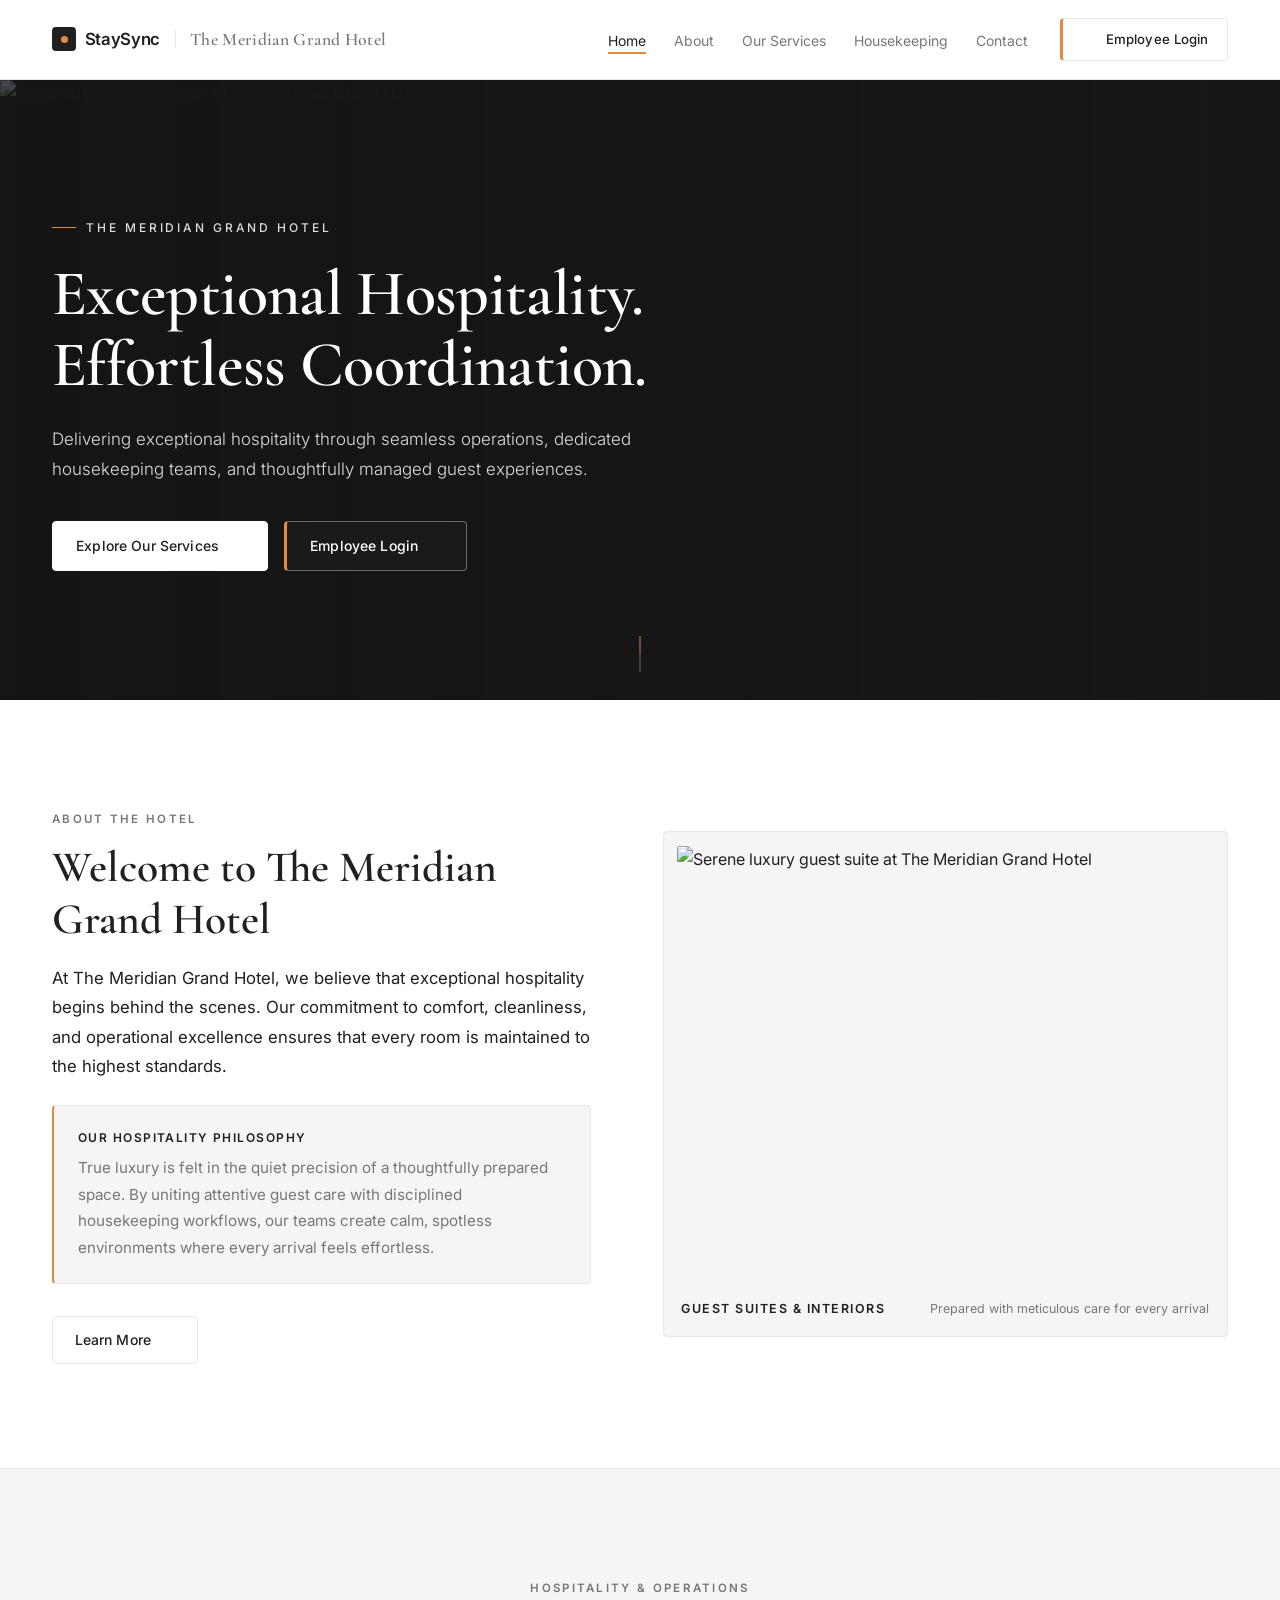
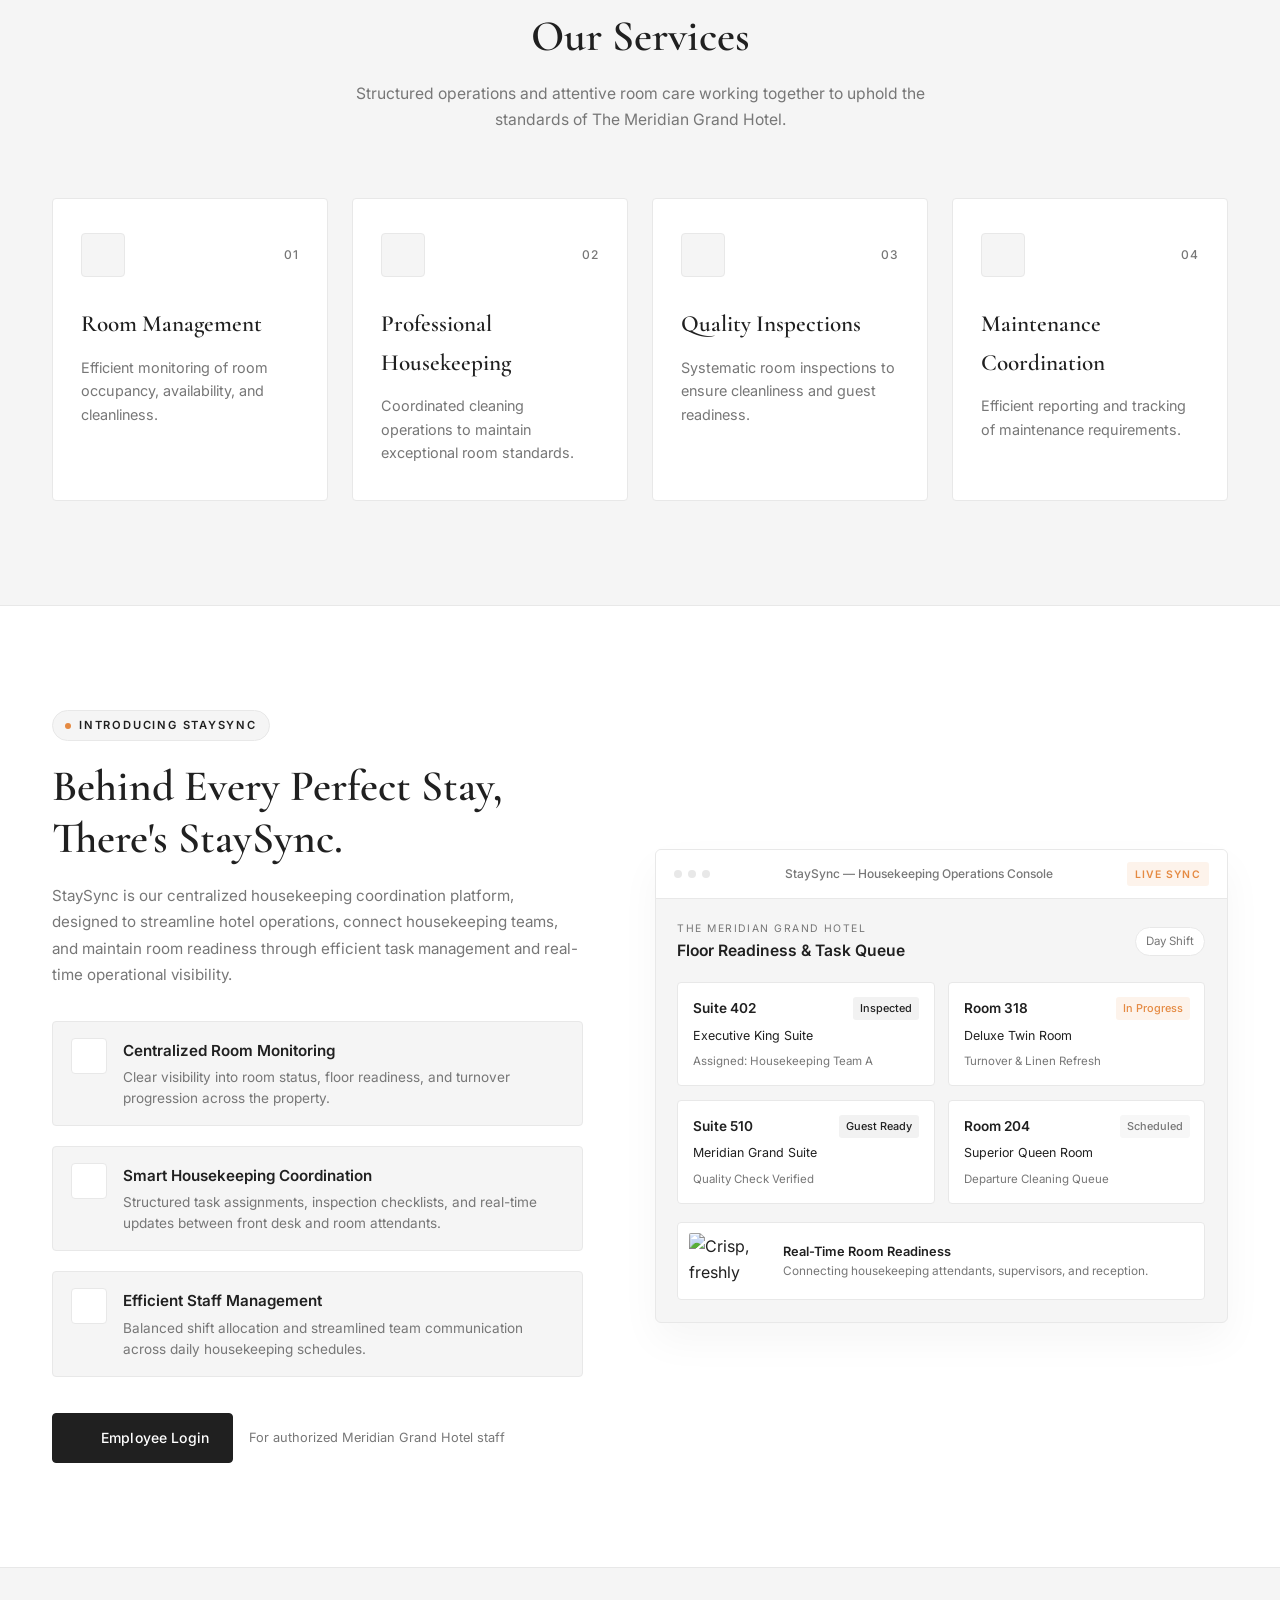
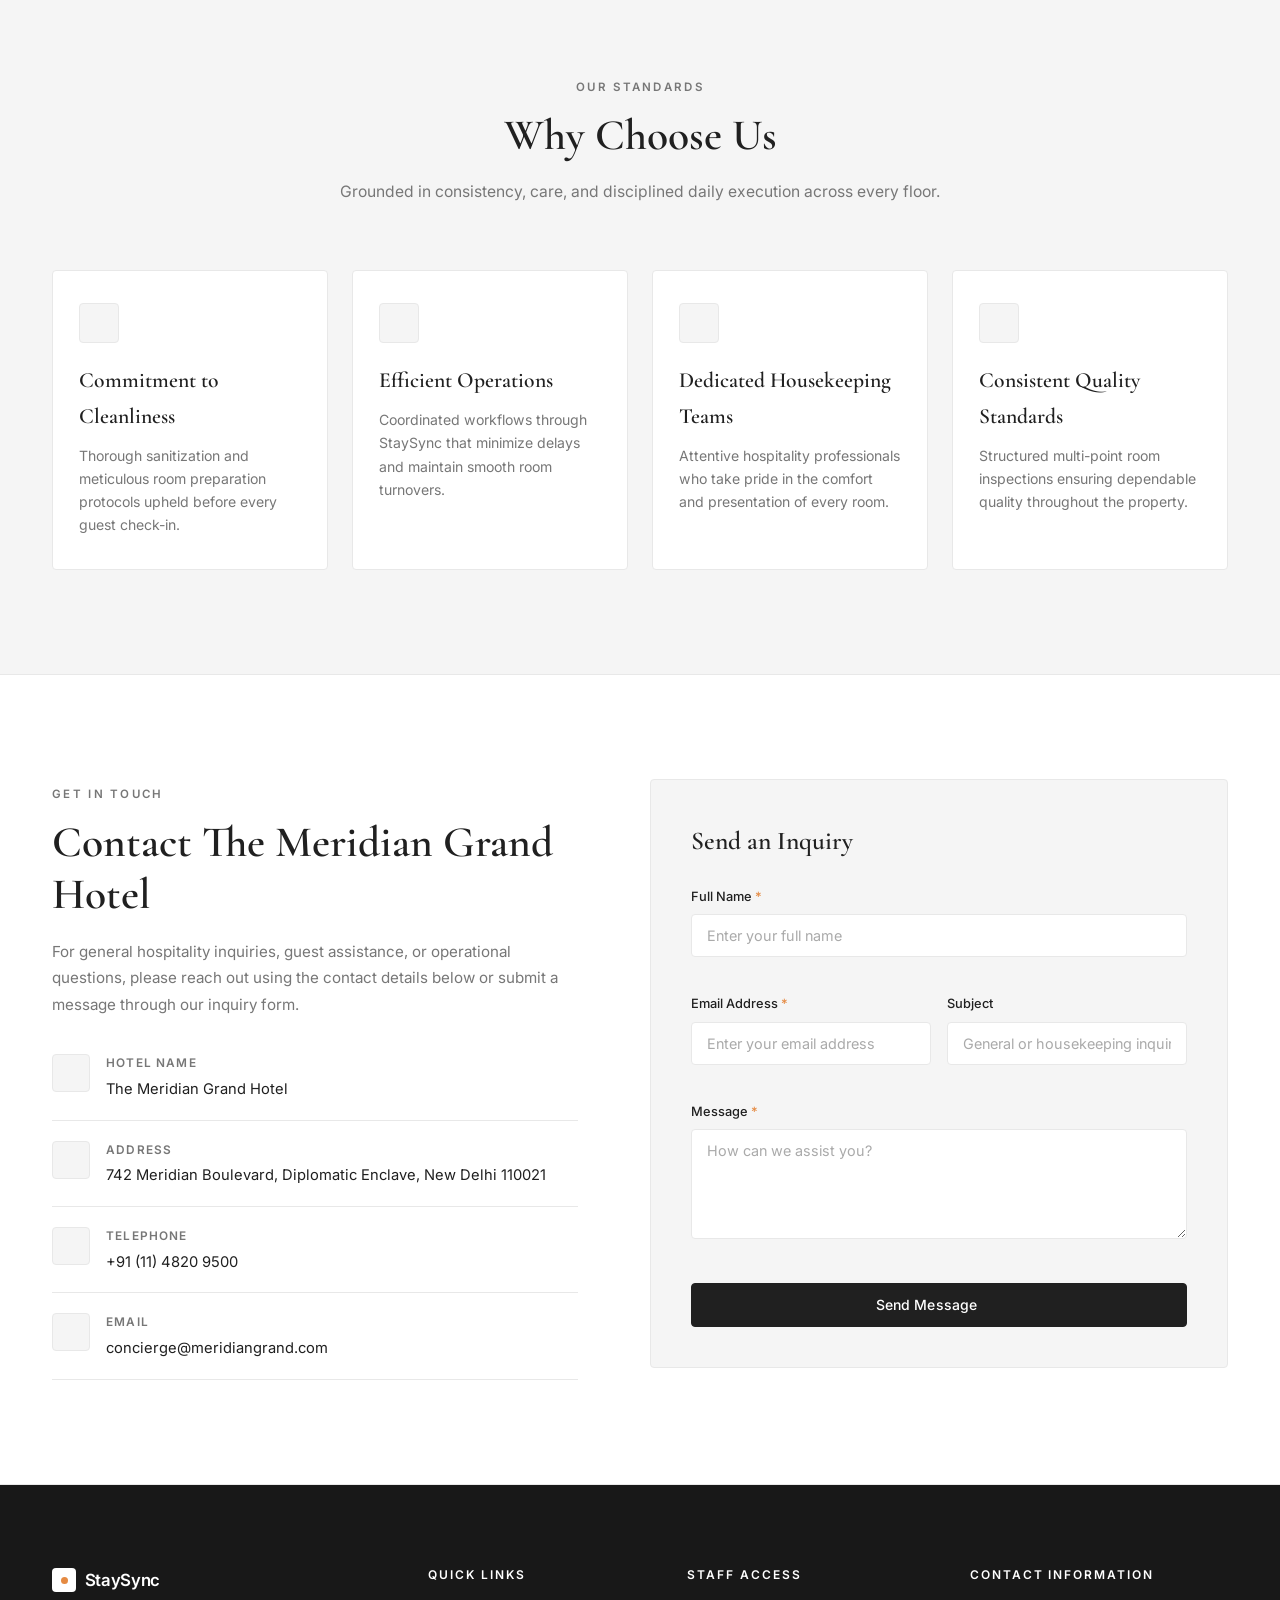
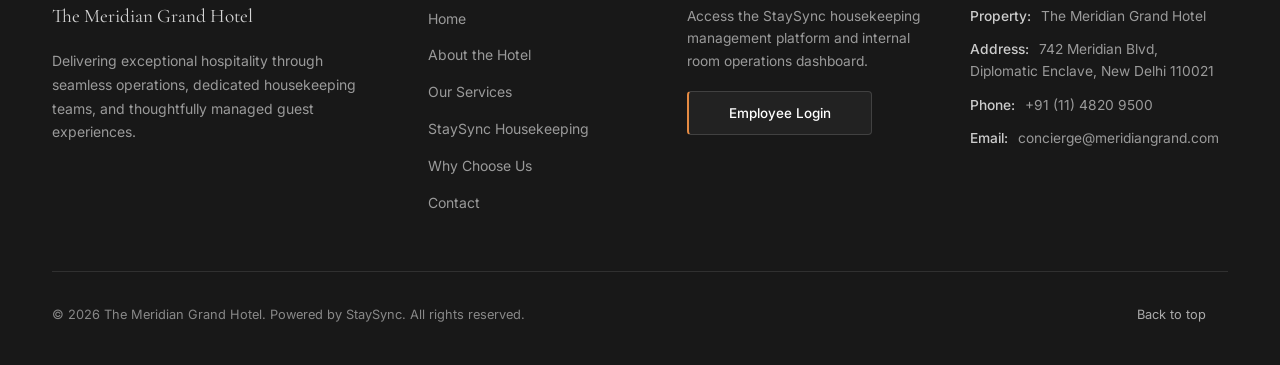
==== StaySync/index.html @ 0e7d99f2 "Add files via upload" ====
<!DOCTYPE html>
<html lang="en">
<head>
  <meta charset="UTF-8" />
  <meta name="viewport" content="width=device-width, initial-scale=1.0" />
  <meta
    name="description"
    content="The Meridian Grand Hotel — Delivering exceptional hospitality through seamless operations, dedicated housekeeping teams, and StaySync housekeeping coordination."
  />
  <title>The Meridian Grand Hotel | StaySync Hospitality &amp; Housekeeping</title>

  <!-- Google Fonts: Cormorant Garamond (Editorial Luxury Headings) & Inter (Clean Minimalist UI) -->
  <link rel="preconnect" href="https://fonts.googleapis.com" />
  <link rel="preconnect" href="https://fonts.gstatic.com" crossorigin />
  <link
    href="https://fonts.googleapis.com/css2?family=Cormorant+Garamond:ital,wght@0,500;0,600;0,700;1,500&family=Inter:wght@300;400;500;600&display=swap"
    rel="stylesheet"
  />
  <link rel="stylesheet" href="css/homepage.css" />

  <!-- Lucide Minimalist Icons -->
  <script src="https://unpkg.com/lucide@latest" defer></script>

  <!-- Homepage Stylesheet -->
</head>
<body>
  <!-- Subtle Entry Loader (Matches StaySync Minimalist Transition) -->
  <div id="page-loader" class="page-loader" aria-hidden="true">
    <div class="loader-inner">
      <div class="loader-logo">
        <span class="brand-mark" aria-hidden="true"></span>
        <span class="loader-brand-name">StaySync</span>
      </div>
      <span class="loader-sub">THE MERIDIAN GRAND HOTEL</span>
      <div class="loader-bar">
        <div class="loader-bar-fill"></div>
      </div>
    </div>
  </div>

  <!-- =====================================================================
       2. STICKY NAVIGATION BAR
       ===================================================================== -->
  <header id="site-header" class="site-header">
    <div class="container navbar-container">
      <!-- Left: StaySync Logo & The Meridian Grand Hotel -->
      <a href="#home" class="brand-identity" aria-label="StaySync - The Meridian Grand Hotel Home">
        <div class="staysync-logo">
          <span class="logo-mark" aria-hidden="true">
            <span class="logo-mark-dot"></span>
          </span>
          <span class="logo-text">StaySync</span>
        </div>
        <span class="brand-divider" aria-hidden="true"></span>
        <span class="hotel-title">The Meridian Grand Hotel</span>
      </a>

      <!-- Right: Desktop Navigation Links -->
      <nav class="primary-nav" aria-label="Primary Navigation">
        <ul class="nav-list">
          <li><a href="#home" class="nav-link active">Home</a></li>
          <li><a href="#about" class="nav-link">About</a></li>
          <li><a href="#services" class="nav-link">Our Services</a></li>
          <li><a href="#staysync" class="nav-link">Housekeeping</a></li>
          <li><a href="#contact" class="nav-link">Contact</a></li>
        </ul>
        <a href="login.html" target="_blank" rel="noopener noreferrer" class="btn btn-login-nav js-login-link">
        <i data-lucide="key-round" class="btn-icon"></i>
        <span>Employee Login</span>
        </a>
      </nav>

      <!-- Mobile Hamburger Button -->
      <button
        type="button"
        id="mobile-menu-toggle"
        class="mobile-menu-toggle"
        aria-label="Toggle navigation menu"
        aria-expanded="false"
        aria-controls="mobile-nav-drawer"
      >
        <span class="hamburger-line"></span>
        <span class="hamburger-line"></span>
        <span class="hamburger-line"></span>
      </button>
    </div>

    <!-- Mobile Navigation Drawer -->
    <div id="mobile-nav-drawer" class="mobile-nav-drawer" aria-hidden="true">
      <nav class="mobile-nav-inner" aria-label="Mobile Navigation">
        <ul class="mobile-nav-list">
          <li><a href="#home" class="mobile-nav-link">Home</a></li>
          <li><a href="#about" class="mobile-nav-link">About</a></li>
          <li><a href="#services" class="mobile-nav-link">Our Services</a></li>
          <li><a href="#staysync" class="mobile-nav-link">Housekeeping</a></li>
          <li><a href="#contact" class="mobile-nav-link">Contact</a></li>
        </ul>
        <div class="mobile-nav-footer">
          <a href="login.html" class="btn btn-login-nav btn-full js-login-link">
            <i data-lucide="key-round" class="btn-icon"></i>
            <span>Employee Login</span>
          </a>
        </div>
      </nav>
    </div>
  </header>

  <main>
    <!-- ===================================================================
         3. HERO SECTION
         =================================================================== -->
    <section id="home" class="hero-section">
      <div class="hero-media">
        <img
          src="assets/images/hero-lobby.jpg"
          data-fallback="https://images.unsplash.com/photo-1566073771259-6a8506099945?auto=format&fit=crop&w=2000&q=85"
          alt="Luxurious modern interior of The Meridian Grand Hotel"
          class="hero-image"
          fetchpriority="high"
        />
        <div class="hero-overlay"></div>
      </div>

      <div class="container hero-container">
        <div class="hero-content">
          <span class="eyebrow-label hero-anim hero-anim-1">THE MERIDIAN GRAND HOTEL</span>
          <h1 class="hero-heading hero-anim hero-anim-2">
            Exceptional Hospitality.<br />
            Effortless Coordination.
          </h1>
          <p class="hero-description hero-anim hero-anim-3">
            Delivering exceptional hospitality through seamless operations, dedicated housekeeping teams, and thoughtfully managed guest experiences.
          </p>
          <div class="hero-actions hero-anim hero-anim-4">
            <a href="#services" class="btn btn-hero-primary">
              <span>Explore Our Services</span>
              <i data-lucide="arrow-down-right" class="btn-icon"></i>
            </a>
            <a href="login.html" class="btn btn-hero-secondary js-login-link">
              <span>Employee Login</span>
              <i data-lucide="arrow-right" class="btn-icon"></i>
            </a>
          </div>
        </div>
      </div>

      <a href="#about" class="hero-scroll-indicator" aria-label="Scroll to About section">
        <span class="scroll-line"></span>
      </a>
    </section>

    <!-- ===================================================================
         4. ABOUT THE HOTEL
         =================================================================== -->
    <section id="about" class="section section-white">
      <div class="container">
        <div class="about-grid">
          <!-- Left: Editorial Copy & Philosophy -->
          <div class="about-content">
            <span class="section-eyebrow">ABOUT THE HOTEL</span>
            <h2 class="section-heading">Welcome to The Meridian Grand Hotel</h2>
            <p class="lead-paragraph">
              At The Meridian Grand Hotel, we believe that exceptional hospitality begins behind the scenes. Our commitment to comfort, cleanliness, and operational excellence ensures that every room is maintained to the highest standards.
            </p>
            <div class="philosophy-card">
              <span class="philosophy-label">Our Hospitality Philosophy</span>
              <p class="body-paragraph">
                True luxury is felt in the quiet precision of a thoughtfully prepared space. By uniting attentive guest care with disciplined housekeeping workflows, our teams create calm, spotless environments where every arrival feels effortless.
              </p>
            </div>
            <div class="about-cta">
              <a href="#staysync" class="btn btn-outline-minimal">
                <span>Learn More</span>
                <i data-lucide="arrow-right" class="btn-icon"></i>
              </a>
            </div>
          </div>

          <!-- Right: Curated Interior Photograph -->
          <div class="about-visual">
            <div class="image-frame">
              <img
                src="assets/images/hotel-suite.jpg"
                data-fallback="https://images.unsplash.com/photo-1618773928121-c32242e63f39?auto=format&fit=crop&w=1400&q=85"
                alt="Serene luxury guest suite at The Meridian Grand Hotel"
                class="framed-image"
                loading="lazy"
              />
              <div class="image-caption-bar">
                <span class="caption-tag">GUEST SUITES &amp; INTERIORS</span>
                <span class="caption-text">Prepared with meticulous care for every arrival</span>
              </div>
            </div>
          </div>
        </div>
      </div>
    </section>

    <!-- ===================================================================
         5. OUR SERVICES
         =================================================================== -->
    <section id="services" class="section section-grey">
      <div class="container">
        <div class="section-header reveal-on-scroll">
          <span class="section-eyebrow">HOSPITALITY &amp; OPERATIONS</span>
          <h2 class="section-heading">Our Services</h2>
          <p class="section-subtitle">
            Structured operations and attentive room care working together to uphold the standards of The Meridian Grand Hotel.
          </p>
        </div>

        <div class="services-grid">
          <!-- Card 1: Room Management -->
          <article class="service-card reveal-on-scroll">
            <div class="service-card-top">
              <div class="service-icon-box" aria-hidden="true">
                <i data-lucide="bed-double"></i>
              </div>
              <span class="service-index">01</span>
            </div>
            <h3 class="service-title">Room Management</h3>
            <p class="service-description">
              Efficient monitoring of room occupancy, availability, and cleanliness.
            </p>
          </article>

          <!-- Card 2: Professional Housekeeping -->
          <article class="service-card reveal-on-scroll reveal-delay-1">
            <div class="service-card-top">
              <div class="service-icon-box" aria-hidden="true">
                <i data-lucide="sparkles"></i>
              </div>
              <span class="service-index">02</span>
            </div>
            <h3 class="service-title">Professional Housekeeping</h3>
            <p class="service-description">
              Coordinated cleaning operations to maintain exceptional room standards.
            </p>
          </article>

          <!-- Card 3: Quality Inspections -->
          <article class="service-card reveal-on-scroll reveal-delay-2">
            <div class="service-card-top">
              <div class="service-icon-box" aria-hidden="true">
                <i data-lucide="clipboard-check"></i>
              </div>
              <span class="service-index">03</span>
            </div>
            <h3 class="service-title">Quality Inspections</h3>
            <p class="service-description">
              Systematic room inspections to ensure cleanliness and guest readiness.
            </p>
          </article>

          <!-- Card 4: Maintenance Coordination -->
          <article class="service-card reveal-on-scroll reveal-delay-3">
            <div class="service-card-top">
              <div class="service-icon-box" aria-hidden="true">
                <i data-lucide="wrench"></i>
              </div>
              <span class="service-index">04</span>
            </div>
            <h3 class="service-title">Maintenance Coordination</h3>
            <p class="service-description">
              Efficient reporting and tracking of maintenance requirements.
            </p>
          </article>
        </div>
      </div>
    </section>

    <!-- ===================================================================
         6. INTRODUCING STAYSYNC
         =================================================================== -->
    <section id="staysync" class="section section-white">
      <div class="container">
        <div class="staysync-split">
          <!-- Left Column: Platform Overview & Feature Highlights -->
          <div class="staysync-copy reveal-on-scroll">
            <div class="platform-pill">
              <span class="pill-dot"></span>
              <span>INTRODUCING STAYSYNC</span>
            </div>
            <h2 class="section-heading">
              Behind Every Perfect Stay, There's StaySync.
            </h2>
            <p class="body-paragraph staysync-intro">
              StaySync is our centralized housekeeping coordination platform, designed to streamline hotel operations, connect housekeeping teams, and maintain room readiness through efficient task management and real-time operational visibility.
            </p>

            <ul class="feature-highlights" aria-label="StaySync Key Features">
              <li class="feature-item">
                <div class="feature-icon" aria-hidden="true">
                  <i data-lucide="layout-grid"></i>
                </div>
                <div class="feature-text">
                  <h3 class="feature-title">Centralized Room Monitoring</h3>
                  <p class="feature-desc">
                    Clear visibility into room status, floor readiness, and turnover progression across the property.
                  </p>
                </div>
              </li>

              <li class="feature-item">
                <div class="feature-icon" aria-hidden="true">
                  <i data-lucide="git-pull-request-arrow"></i>
                </div>
                <div class="feature-text">
                  <h3 class="feature-title">Smart Housekeeping Coordination</h3>
                  <p class="feature-desc">
                    Structured task assignments, inspection checklists, and real-time updates between front desk and room attendants.
                  </p>
                </div>
              </li>

              <li class="feature-item">
                <div class="feature-icon" aria-hidden="true">
                  <i data-lucide="users"></i>
                </div>
                <div class="feature-text">
                  <h3 class="feature-title">Efficient Staff Management</h3>
                  <p class="feature-desc">
                    Balanced shift allocation and streamlined team communication across daily housekeeping schedules.
                  </p>
                </div>
              </li>
            </ul>

            <div class="staysync-cta">
              <a href="login.html" class="btn btn-accent js-login-link">
                <i data-lucide="log-in" class="btn-icon"></i>
                <span>Employee Login</span>
              </a>
              <span class="cta-note">For authorized Meridian Grand Hotel staff</span>
            </div>
          </div>

          <!-- Right Column: Minimalist StaySync Platform Preview & Operations Visual -->
          <div class="staysync-preview reveal-on-scroll reveal-delay-1">
            <div class="dashboard-showcase">
              <div class="showcase-topbar">
                <div class="window-controls" aria-hidden="true">
                  <span></span>
                  <span></span>
                  <span></span>
                </div>
                <div class="window-title">StaySync — Housekeeping Operations Console</div>
                <span class="window-badge">LIVE SYNC</span>
              </div>

              <div class="showcase-body">
                <div class="showcase-header-row">
                  <div>
                    <span class="mock-label">THE MERIDIAN GRAND HOTEL</span>
                    <h4 class="mock-title">Floor Readiness &amp; Task Queue</h4>
                  </div>
                  <span class="mock-shift-pill">Day Shift</span>
                </div>

                <div class="mock-room-grid">
                  <div class="mock-room-card">
                    <div class="mock-room-top">
                      <span class="mock-room-num">Suite 402</span>
                      <span class="mock-status status-ready">Inspected</span>
                    </div>
                    <span class="mock-room-type">Executive King Suite</span>
                    <div class="mock-room-meta">
                      <span>Assigned: Housekeeping Team A</span>
                    </div>
                  </div>

                  <div class="mock-room-card">
                    <div class="mock-room-top">
                      <span class="mock-room-num">Room 318</span>
                      <span class="mock-status status-progress">In Progress</span>
                    </div>
                    <span class="mock-room-type">Deluxe Twin Room</span>
                    <div class="mock-room-meta">
                      <span>Turnover &amp; Linen Refresh</span>
                    </div>
                  </div>

                  <div class="mock-room-card">
                    <div class="mock-room-top">
                      <span class="mock-room-num">Suite 510</span>
                      <span class="mock-status status-ready">Guest Ready</span>
                    </div>
                    <span class="mock-room-type">Meridian Grand Suite</span>
                    <div class="mock-room-meta">
                      <span>Quality Check Verified</span>
                    </div>
                  </div>

                  <div class="mock-room-card">
                    <div class="mock-room-top">
                      <span class="mock-room-num">Room 204</span>
                      <span class="mock-status status-pending">Scheduled</span>
                    </div>
                    <span class="mock-room-type">Superior Queen Room</span>
                    <div class="mock-room-meta">
                      <span>Departure Cleaning Queue</span>
                    </div>
                  </div>
                </div>

                <div class="showcase-photo-strip">
                  <img
                    src="assets/images/housekeeping-detail.jpg"
                    data-fallback="https://images.unsplash.com/photo-1582719478250-c89cae4dc85b?auto=format&fit=crop&w=1000&q=80"
                    alt="Crisp, freshly prepared luxury hotel room linens"
                    class="showcase-strip-img"
                    loading="lazy"
                  />
                  <div class="showcase-strip-caption">
                    <span class="strip-title">Real-Time Room Readiness</span>
                    <span class="strip-sub">Connecting housekeeping attendants, supervisors, and reception.</span>
                  </div>
                </div>
              </div>
            </div>
          </div>
        </div>
      </div>
    </section>

    <!-- ===================================================================
         7. WHY CHOOSE US
         =================================================================== -->
    <section id="why-choose-us" class="section section-grey">
      <div class="container">
        <div class="section-header reveal-on-scroll">
          <span class="section-eyebrow">OUR STANDARDS</span>
          <h2 class="section-heading">Why Choose Us</h2>
          <p class="section-subtitle">
            Grounded in consistency, care, and disciplined daily execution across every floor.
          </p>
        </div>

        <div class="pillars-grid">
          <div class="pillar-item reveal-on-scroll">
            <div class="pillar-icon" aria-hidden="true">
              <i data-lucide="shield-check"></i>
            </div>
            <h3 class="pillar-title">Commitment to Cleanliness</h3>
            <p class="pillar-desc">
              Thorough sanitization and meticulous room preparation protocols upheld before every guest check-in.
            </p>
          </div>

          <div class="pillar-item reveal-on-scroll reveal-delay-1">
            <div class="pillar-icon" aria-hidden="true">
              <i data-lucide="sliders-horizontal"></i>
            </div>
            <h3 class="pillar-title">Efficient Operations</h3>
            <p class="pillar-desc">
              Coordinated workflows through StaySync that minimize delays and maintain smooth room turnovers.
            </p>
          </div>

          <div class="pillar-item reveal-on-scroll reveal-delay-2">
            <div class="pillar-icon" aria-hidden="true">
              <i data-lucide="heart-handshake"></i>
            </div>
            <h3 class="pillar-title">Dedicated Housekeeping Teams</h3>
            <p class="pillar-desc">
              Attentive hospitality professionals who take pride in the comfort and presentation of every room.
            </p>
          </div>

          <div class="pillar-item reveal-on-scroll reveal-delay-3">
            <div class="pillar-icon" aria-hidden="true">
              <i data-lucide="check-circle-2"></i>
            </div>
            <h3 class="pillar-title">Consistent Quality Standards</h3>
            <p class="pillar-desc">
              Structured multi-point room inspections ensuring dependable quality throughout the property.
            </p>
          </div>
        </div>
      </div>
    </section>

    <!-- ===================================================================
         8. CONTACT SECTION
         =================================================================== -->
    <section id="contact" class="section section-white">
      <div class="container">
        <div class="contact-grid">
          <!-- Left: Contact Information -->
          <div class="contact-info reveal-on-scroll">
            <span class="section-eyebrow">GET IN TOUCH</span>
            <h2 class="section-heading">Contact The Meridian Grand Hotel</h2>
            <p class="body-paragraph">
              For general hospitality inquiries, guest assistance, or operational questions, please reach out using the contact details below or submit a message through our inquiry form.
            </p>

            <div class="contact-details-list">
              <div class="contact-detail-item">
                <div class="contact-detail-icon" aria-hidden="true">
                  <i data-lucide="building-2"></i>
                </div>
                <div>
                  <span class="contact-detail-label">Hotel Name</span>
                  <p class="contact-detail-value">The Meridian Grand Hotel</p>
                </div>
              </div>

              <div class="contact-detail-item">
                <div class="contact-detail-icon" aria-hidden="true">
                  <i data-lucide="map-pin"></i>
                </div>
                <div>
                  <span class="contact-detail-label">Address</span>
                  <p class="contact-detail-value">742 Meridian Boulevard, Diplomatic Enclave, New Delhi 110021</p>
                </div>
              </div>

              <div class="contact-detail-item">
                <div class="contact-detail-icon" aria-hidden="true">
                  <i data-lucide="phone"></i>
                </div>
                <div>
                  <span class="contact-detail-label">Telephone</span>
                  <p class="contact-detail-value">+91 (11) 4820 9500</p>
                </div>
              </div>

              <div class="contact-detail-item">
                <div class="contact-detail-icon" aria-hidden="true">
                  <i data-lucide="mail"></i>
                </div>
                <div>
                  <span class="contact-detail-label">Email</span>
                  <p class="contact-detail-value">concierge@meridiangrand.com</p>
                </div>
              </div>
            </div>
          </div>

          <!-- Right: Validated Contact Form -->
          <div class="contact-form-wrapper reveal-on-scroll reveal-delay-1">
            <form id="contact-form" class="contact-form" novalidate>
              <h3 class="form-heading">Send an Inquiry</h3>

              <div class="form-group">
                <label for="contact-name" class="form-label">Full Name <span class="required-mark">*</span></label>
                <input
                  type="text"
                  id="contact-name"
                  name="name"
                  class="form-input"
                  placeholder="Enter your full name"
                  required
                />
                <span class="form-error" id="error-name" role="alert"></span>
              </div>

              <div class="form-row">
                <div class="form-group">
                  <label for="contact-email" class="form-label">Email Address <span class="required-mark">*</span></label>
                  <input
                    type="email"
                    id="contact-email"
                    name="email"
                    class="form-input"
                    placeholder="Enter your email address"
                    required
                  />
                  <span class="form-error" id="error-email" role="alert"></span>
                </div>

                <div class="form-group">
                  <label for="contact-subject" class="form-label">Subject</label>
                  <input
                    type="text"
                    id="contact-subject"
                    name="subject"
                    class="form-input"
                    placeholder="General or housekeeping inquiry"
                  />
                </div>
              </div>

              <div class="form-group">
                <label for="contact-message" class="form-label">Message <span class="required-mark">*</span></label>
                <textarea
                  id="contact-message"
                  name="message"
                  rows="4"
                  class="form-input form-textarea"
                  placeholder="How can we assist you?"
                  required
                ></textarea>
                <span class="form-error" id="error-message" role="alert"></span>
              </div>

              <button type="submit" class="btn btn-charcoal btn-full">
                <span>Send Message</span>
                <i data-lucide="send" class="btn-icon"></i>
              </button>

              <!-- Demo Feedback Banner -->
              <div id="form-feedback" class="form-feedback" role="status" aria-live="polite" hidden></div>
            </form>
          </div>
        </div>
      </div>
    </section>
  </main>

  <!-- =====================================================================
       9. DARK CHARCOAL FOOTER
       ===================================================================== -->
  <footer class="site-footer">
    <div class="container">
      <div class="footer-grid">
        <!-- Brand Column -->
        <div class="footer-brand-col">
          <div class="footer-brand-lockup">
            <div class="staysync-logo staysync-logo-light">
              <span class="logo-mark" aria-hidden="true">
                <span class="logo-mark-dot"></span>
              </span>
              <span class="logo-text">StaySync</span>
            </div>
            <span class="footer-hotel-name">The Meridian Grand Hotel</span>
          </div>
          <p class="footer-description">
            Delivering exceptional hospitality through seamless operations, dedicated housekeeping teams, and thoughtfully managed guest experiences.
          </p>
        </div>

        <!-- Quick Navigation Links -->
        <div class="footer-nav-col">
          <h3 class="footer-col-title">Quick Links</h3>
          <ul class="footer-links">
            <li><a href="#home">Home</a></li>
            <li><a href="#about">About the Hotel</a></li>
            <li><a href="#services">Our Services</a></li>
            <li><a href="#staysync">StaySync Housekeeping</a></li>
            <li><a href="#why-choose-us">Why Choose Us</a></li>
            <li><a href="#contact">Contact</a></li>
          </ul>
        </div>

        <!-- Staff Portal Column -->
        <div class="footer-portal-col">
          <h3 class="footer-col-title">Staff Access</h3>
          <p class="footer-portal-text">
            Access the StaySync housekeeping management platform and internal room operations dashboard.
          </p>
          <a href="login.html" class="footer-login-link js-login-link">
            <i data-lucide="key-round" class="btn-icon"></i>
            <span>Employee Login</span>
            <i data-lucide="arrow-up-right" class="btn-icon"></i>
          </a>
        </div>

        <!-- Contact Information Column -->
        <div class="footer-contact-col">
          <h3 class="footer-col-title">Contact Information</h3>
          <ul class="footer-contact-list">
            <li>
              <span class="footer-contact-label">Property:</span>
              <span>The Meridian Grand Hotel</span>
            </li>
            <li>
              <span class="footer-contact-label">Address:</span>
              <span>742 Meridian Blvd, Diplomatic Enclave, New Delhi 110021</span>
            </li>
            <li>
              <span class="footer-contact-label">Phone:</span>
              <span>+91 (11) 4820 9500</span>
            </li>
            <li>
              <span class="footer-contact-label">Email:</span>
              <span>concierge@meridiangrand.com</span>
            </li>
          </ul>
        </div>
      </div>

      <div class="footer-bottom">
        <p class="copyright">
          &copy; <span id="current-year">2026</span> The Meridian Grand Hotel. Powered by StaySync. All rights reserved.
        </p>
        <div class="footer-bottom-right">
          <a href="#home" class="back-to-top">
            <span>Back to top</span>
            <i data-lucide="arrow-up" class="btn-icon"></i>
          </a>
        </div>
      </div>
    </div>
  </footer>

  <!-- Homepage Interaction Script -->
  <script src="js/homepage.js" defer></script>
</body>
</html>
---- StaySync/css/homepage.css ----
/* ==========================================================================
   STAYSYNC — THE MERIDIAN GRAND HOTEL PUBLIC HOMEPAGE STYLESHEET
   Color Palette:
   - Background:     #F5F5F5
   - White:          #FFFFFF
   - Primary Text:   #202020
   - Secondary Text: #777777
   - Borders:        #E8E8E8
   - Accent Orange:  #E58A42 (Used sparingly)
   ========================================================================== */

:root {
  --bg-primary: #F5F5F5;
  --bg-white: #FFFFFF;
  --text-primary: #202020;
  --text-secondary: #777777;
  --border-color: #E8E8E8;
  --accent-orange: #E58A42;
  --accent-orange-hover: #d37932;
  --accent-orange-soft: rgba(229, 138, 66, 0.1);
  --charcoal-dark: #181818;
  --charcoal-surface: #222222;

  --font-serif: 'Cormorant Garamond', Georgia, serif;
  --font-sans: 'Inter', -apple-system, BlinkMacSystemFont, 'Segoe UI', Roboto, sans-serif;

  --container-max: 1240px;
  --header-height: 80px;
  --radius-sm: 4px;
  --radius-md: 6px;
  --transition-fast: 0.2s cubic-bezier(0.16, 1, 0.3, 1);
  --transition-smooth: 0.45s cubic-bezier(0.16, 1, 0.3, 1);
}

/* --------------------------------------------------------------------------
   RESET & BASE TYPOGRAPHY
   -------------------------------------------------------------------------- */
*,
*::before,
*::after {
  box-sizing: border-box;
  margin: 0;
  padding: 0;
}

html {
  scroll-behavior: smooth;
  scroll-padding-top: var(--header-height);
  font-size: 16px;
}

body {
  font-family: var(--font-sans);
  background-color: var(--bg-primary);
  color: var(--text-primary);
  line-height: 1.65;
  -webkit-font-smoothing: antialiased;
  -moz-osx-font-smoothing: grayscale;
  overflow-x: hidden;
}

img {
  max-width: 100%;
  display: block;
}

a {
  color: inherit;
  text-decoration: none;
  transition: color var(--transition-fast);
}

ul {
  list-style: none;
}

.container {
  width: 100%;
  max-width: var(--container-max);
  margin: 0 auto;
  padding: 0 2rem;
}

/* --------------------------------------------------------------------------
   ENTRY LOADING SCREEN (MATCHES STAYSYNC BRANDING)
   -------------------------------------------------------------------------- */
.page-loader {
  position: fixed;
  inset: 0;
  z-index: 9999;
  background-color: var(--bg-white);
  display: flex;
  align-items: center;
  justify-content: center;
  transition: opacity 0.45s ease, visibility 0.45s ease;
}

.page-loader.is-hidden {
  opacity: 0;
  visibility: hidden;
  pointer-events: none;
}

.loader-inner {
  text-align: center;
  display: flex;
  flex-direction: column;
  align-items: center;
  gap: 0.5rem;
}

.loader-logo {
  display: inline-flex;
  align-items: center;
  gap: 0.6rem;
}

.brand-mark {
  width: 12px;
  height: 12px;
  border-radius: 2px;
  background-color: var(--text-primary);
  position: relative;
}

.brand-mark::after {
  content: '';
  position: absolute;
  right: -3px;
  bottom: -3px;
  width: 6px;
  height: 6px;
  border-radius: 50%;
  background-color: var(--accent-orange);
}

.loader-brand-name {
  font-family: var(--font-sans);
  font-size: 1.15rem;
  font-weight: 600;
  letter-spacing: -0.02em;
  color: var(--text-primary);
}

.loader-sub {
  font-size: 0.68rem;
  letter-spacing: 0.22em;
  color: var(--text-secondary);
  text-transform: uppercase;
}

.loader-bar {
  width: 120px;
  height: 2px;
  background-color: var(--border-color);
  margin-top: 0.6rem;
  overflow: hidden;
  border-radius: 2px;
}

.loader-bar-fill {
  width: 100%;
  height: 100%;
  background-color: var(--accent-orange);
  transform-origin: left;
  animation: loaderFill 0.55s cubic-bezier(0.16, 1, 0.3, 1) forwards;
}

@keyframes loaderFill {
  from {
    transform: scaleX(0);
  }
  to {
    transform: scaleX(1);
  }
}

/* --------------------------------------------------------------------------
   BUTTONS
   -------------------------------------------------------------------------- */
.btn {
  display: inline-flex;
  align-items: center;
  justify-content: center;
  gap: 0.55rem;
  font-family: var(--font-sans);
  font-size: 0.875rem;
  font-weight: 500;
  letter-spacing: 0.01em;
  padding: 0.78rem 1.45rem;
  border-radius: var(--radius-sm);
  border: 1px solid transparent;
  cursor: pointer;
  transition: all var(--transition-fast);
  white-space: nowrap;
}

.btn-icon {
  width: 16px;
  height: 16px;
  stroke-width: 1.85;
  transition: transform var(--transition-fast);
}

.btn:hover .btn-icon {
  transform: translateX(2px);
}

/* Navbar Employee Login Button — Subtle Orange Accent */
.btn-login-nav {
  background-color: var(--bg-white);
  color: var(--text-primary);
  border: 1px solid var(--border-color);
  border-left: 3px solid var(--accent-orange);
  padding: 0.58rem 1.15rem;
  font-size: 0.825rem;
}

.btn-login-nav .btn-icon {
  color: var(--accent-orange);
}

.btn-login-nav:hover {
  border-color: var(--accent-orange);
  background-color: var(--accent-orange-soft);
}

/* Hero Primary Button */
.btn-hero-primary {
  background-color: var(--bg-white);
  color: var(--text-primary);
  border-color: var(--bg-white);
}

.btn-hero-primary:hover {
  background-color: var(--bg-primary);
  transform: translateY(-1px);
}

/* Hero Secondary Button (Employee Login) */
.btn-hero-secondary {
  background-color: rgba(32, 32, 32, 0.55);
  color: var(--bg-white);
  border: 1px solid rgba(255, 255, 255, 0.35);
  border-left: 3px solid var(--accent-orange);
  backdrop-filter: blur(6px);
}

.btn-hero-secondary:hover {
  background-color: rgba(32, 32, 32, 0.82);
  border-color: var(--accent-orange);
  transform: translateY(-1px);
}

/* Minimal Outline Button */
.btn-outline-minimal {
  background-color: transparent;
  color: var(--text-primary);
  border: 1px solid var(--border-color);
  padding: 0.72rem 1.35rem;
}

.btn-outline-minimal:hover {
  border-color: var(--text-primary);
  background-color: var(--bg-primary);
}

/* Subtle Accent CTA (StaySync Section) */
.btn-accent {
  background-color: var(--text-primary);
  color: var(--bg-white);
  border: 1px solid var(--text-primary);
  position: relative;
}

.btn-accent .btn-icon {
  color: var(--accent-orange);
}

.btn-accent:hover {
  background-color: #303030;
  transform: translateY(-1px);
}

/* Charcoal Submit Button */
.btn-charcoal {
  background-color: var(--text-primary);
  color: var(--bg-white);
  border: 1px solid var(--text-primary);
}

.btn-charcoal:hover {
  background-color: #333333;
}

.btn-full {
  width: 100%;
}

/* --------------------------------------------------------------------------
   2. NAVIGATION BAR
   -------------------------------------------------------------------------- */
.site-header {
  position: sticky;
  top: 0;
  z-index: 1000;
  height: var(--header-height);
  background-color: rgba(255, 255, 255, 0.94);
  backdrop-filter: blur(10px);
  border-bottom: 1px solid var(--border-color);
  transition: height var(--transition-fast), box-shadow var(--transition-fast), background-color var(--transition-fast);
}

.site-header.is-scrolled {
  height: 70px;
  background-color: rgba(255, 255, 255, 0.98);
  box-shadow: 0 4px 20px rgba(0, 0, 0, 0.03);
}

.navbar-container {
  height: 100%;
  display: flex;
  align-items: center;
  justify-content: space-between;
  gap: 1.5rem;
}

/* Left Brand Identity */
.brand-identity {
  display: inline-flex;
  align-items: center;
  gap: 0.9rem;
}

.staysync-logo {
  display: inline-flex;
  align-items: center;
  gap: 0.55rem;
}

.logo-mark {
  width: 24px;
  height: 24px;
  border-radius: 4px;
  background-color: var(--text-primary);
  display: inline-flex;
  align-items: center;
  justify-content: center;
  position: relative;
}

.logo-mark-dot {
  width: 7px;
  height: 7px;
  border-radius: 50%;
  background-color: var(--accent-orange);
}

.logo-text {
  font-weight: 600;
  font-size: 1.05rem;
  letter-spacing: -0.02em;
  color: var(--text-primary);
}

.brand-divider {
  width: 1px;
  height: 18px;
  background-color: var(--border-color);
}

.hotel-title {
  font-family: var(--font-serif);
  font-size: 1.1rem;
  font-weight: 600;
  color: var(--text-secondary);
  letter-spacing: 0.02em;
}

/* Right Navigation */
.primary-nav {
  display: flex;
  align-items: center;
  gap: 2rem;
}

.nav-list {
  display: flex;
  align-items: center;
  gap: 1.75rem;
}

.nav-link {
  font-size: 0.875rem;
  font-weight: 400;
  color: var(--text-secondary);
  padding: 0.35rem 0;
  position: relative;
}

.nav-link::after {
  content: '';
  position: absolute;
  left: 0;
  bottom: 0;
  width: 0;
  height: 1.5px;
  background-color: var(--accent-orange);
  transition: width var(--transition-fast);
}

.nav-link:hover,
.nav-link.active {
  color: var(--text-primary);
}

.nav-link:hover::after,
.nav-link.active::after {
  width: 100%;
}

/* Mobile Menu Button */
.mobile-menu-toggle {
  display: none;
  background: transparent;
  border: 1px solid var(--border-color);
  border-radius: var(--radius-sm);
  width: 42px;
  height: 42px;
  align-items: center;
  justify-content: center;
  flex-direction: column;
  gap: 5px;
  cursor: pointer;
}

.hamburger-line {
  width: 18px;
  height: 1.5px;
  background-color: var(--text-primary);
  transition: transform var(--transition-fast), opacity var(--transition-fast);
}

.mobile-menu-toggle.is-active .hamburger-line:nth-child(1) {
  transform: translateY(6.5px) rotate(45deg);
}

.mobile-menu-toggle.is-active .hamburger-line:nth-child(2) {
  opacity: 0;
}

.mobile-menu-toggle.is-active .hamburger-line:nth-child(3) {
  transform: translateY(-6.5px) rotate(-45deg);
}

/* Mobile Drawer */
.mobile-nav-drawer {
  display: none;
  background-color: var(--bg-white);
  border-bottom: 1px solid var(--border-color);
  padding: 1.25rem 2rem 1.75rem;
}

.mobile-nav-drawer.is-open {
  display: block;
  animation: slideDown 0.25s ease forwards;
}

@keyframes slideDown {
  from {
    opacity: 0;
    transform: translateY(-6px);
  }
  to {
    opacity: 1;
    transform: translateY(0);
  }
}

.mobile-nav-list {
  display: flex;
  flex-direction: column;
  gap: 0.25rem;
  margin-bottom: 1.25rem;
}

.mobile-nav-link {
  display: block;
  padding: 0.7rem 0;
  font-size: 0.95rem;
  color: var(--text-primary);
  border-bottom: 1px solid var(--border-color);
}

/* --------------------------------------------------------------------------
   3. HERO SECTION
   -------------------------------------------------------------------------- */
.hero-section {
  position: relative;
  min-height: calc(88vh - var(--header-height));
  min-height: 620px;
  display: flex;
  align-items: center;
  overflow: hidden;
  background-color: var(--charcoal-dark);
}

.hero-media {
  position: absolute;
  inset: 0;
  z-index: 1;
}

.hero-image {
  width: 100%;
  height: 100%;
  object-fit: cover;
  object-position: center;
  transform: scale(1.03);
  animation: heroZoom 12s ease-out forwards;
}

@keyframes heroZoom {
  from {
    transform: scale(1.05);
  }
  to {
    transform: scale(1);
  }
}

.hero-overlay {
  position: absolute;
  inset: 0;
  background: linear-gradient(
    90deg,
    rgba(20, 20, 20, 0.78) 0%,
    rgba(20, 20, 20, 0.56) 55%,
    rgba(20, 20, 20, 0.35) 100%
  );
}

.hero-container {
  position: relative;
  z-index: 2;
  padding-top: 4.5rem;
  padding-bottom: 4.5rem;
}

.hero-content {
  max-width: 680px;
  color: var(--bg-white);
}

.eyebrow-label {
  display: inline-flex;
  align-items: center;
  gap: 0.65rem;
  font-size: 0.75rem;
  font-weight: 500;
  letter-spacing: 0.24em;
  text-transform: uppercase;
  color: rgba(255, 255, 255, 0.85);
  margin-bottom: 1.25rem;
}

.eyebrow-label::before {
  content: '';
  width: 24px;
  height: 1px;
  background-color: var(--accent-orange);
}

.hero-heading {
  font-family: var(--font-serif);
  font-size: clamp(2.6rem, 5vw, 4.25rem);
  font-weight: 600;
  line-height: 1.12;
  letter-spacing: -0.01em;
  color: var(--bg-white);
  margin-bottom: 1.5rem;
}

.hero-description {
  font-size: 1.0625rem;
  font-weight: 300;
  line-height: 1.75;
  color: rgba(255, 255, 255, 0.86);
  max-width: 580px;
  margin-bottom: 2.25rem;
}

.hero-actions {
  display: flex;
  flex-wrap: wrap;
  gap: 1rem;
}

/* Entrance Animation Classes */
.hero-anim {
  opacity: 0;
  transform: translateY(18px);
  animation: fadeUpEntrance 0.75s cubic-bezier(0.16, 1, 0.3, 1) forwards;
}

.hero-anim-1 { animation-delay: 0.15s; }
.hero-anim-2 { animation-delay: 0.28s; }
.hero-anim-3 { animation-delay: 0.42s; }
.hero-anim-4 { animation-delay: 0.55s; }

@keyframes fadeUpEntrance {
  to {
    opacity: 1;
    transform: translateY(0);
  }
}

.hero-scroll-indicator {
  position: absolute;
  bottom: 1.75rem;
  left: 50%;
  transform: translateX(-50%);
  z-index: 2;
  display: flex;
  flex-direction: column;
  align-items: center;
}

.scroll-line {
  width: 1px;
  height: 36px;
  background-color: rgba(255, 255, 255, 0.35);
  position: relative;
  overflow: hidden;
}

.scroll-line::after {
  content: '';
  position: absolute;
  top: 0;
  left: 0;
  width: 100%;
  height: 50%;
  background-color: var(--accent-orange);
  animation: scrollPulse 2s infinite;
}

@keyframes scrollPulse {
  0% { transform: translateY(-100%); }
  100% { transform: translateY(200%); }
}

/* --------------------------------------------------------------------------
   COMMON SECTION LAYOUT & HEADINGS
   -------------------------------------------------------------------------- */
.section {
  padding: 6.5rem 0;
  border-bottom: 1px solid var(--border-color);
}

.section-white {
  background-color: var(--bg-white);
}

.section-grey {
  background-color: var(--bg-primary);
}

.section-header {
  max-width: 640px;
  margin: 0 auto 4rem;
  text-align: center;
}

.section-eyebrow {
  display: inline-block;
  font-size: 0.72rem;
  font-weight: 600;
  letter-spacing: 0.2em;
  text-transform: uppercase;
  color: var(--text-secondary);
  margin-bottom: 0.75rem;
  position: relative;
}

.section-heading {
  font-family: var(--font-serif);
  font-size: clamp(2rem, 3.4vw, 2.85rem);
  font-weight: 600;
  line-height: 1.2;
  color: var(--text-primary);
  margin-bottom: 1.15rem;
}

.section-subtitle {
  font-size: 0.98rem;
  color: var(--text-secondary);
  line-height: 1.7;
}

.lead-paragraph {
  font-size: 1.05rem;
  color: var(--text-primary);
  line-height: 1.75;
  margin-bottom: 1.5rem;
}

.body-paragraph {
  font-size: 0.95rem;
  color: var(--text-secondary);
  line-height: 1.75;
}

/* --------------------------------------------------------------------------
   4. ABOUT THE HOTEL SECTION
   -------------------------------------------------------------------------- */
.about-grid {
  display: grid;
  grid-template-columns: 1fr 1.05fr;
  gap: 4.5rem;
  align-items: center;
}

.philosophy-card {
  background-color: var(--bg-primary);
  border: 1px solid var(--border-color);
  border-left: 2px solid var(--accent-orange);
  padding: 1.35rem 1.5rem;
  border-radius: var(--radius-sm);
  margin-bottom: 2rem;
}

.philosophy-label {
  display: block;
  font-size: 0.75rem;
  font-weight: 600;
  text-transform: uppercase;
  letter-spacing: 0.12em;
  color: var(--text-primary);
  margin-bottom: 0.45rem;
}

.image-frame {
  background-color: var(--bg-primary);
  border: 1px solid var(--border-color);
  padding: 0.85rem;
  border-radius: var(--radius-sm);
}

.framed-image {
  width: 100%;
  height: 440px;
  object-fit: cover;
  border-radius: 2px;
  transition: transform var(--transition-smooth);
}

.image-frame:hover .framed-image {
  transform: scale(1.015);
}

.image-caption-bar {
  display: flex;
  align-items: center;
  justify-content: space-between;
  padding: 0.85rem 0.25rem 0.15rem;
  font-size: 0.78rem;
  color: var(--text-secondary);
}

.caption-tag {
  font-weight: 600;
  letter-spacing: 0.12em;
  color: var(--text-primary);
}

/* --------------------------------------------------------------------------
   5. OUR SERVICES SECTION
   -------------------------------------------------------------------------- */
.services-grid {
  display: grid;
  grid-template-columns: repeat(4, 1fr);
  gap: 1.5rem;
}

.service-card {
  background-color: var(--bg-white);
  border: 1px solid var(--border-color);
  border-radius: var(--radius-sm);
  padding: 2.15rem 1.75rem;
  display: flex;
  flex-direction: column;
  transition: transform var(--transition-fast), border-color var(--transition-fast), box-shadow var(--transition-fast);
  position: relative;
}

.service-card::before {
  content: '';
  position: absolute;
  top: 0;
  left: 0;
  width: 0;
  height: 2px;
  background-color: var(--accent-orange);
  transition: width var(--transition-fast);
}

.service-card:hover {
  transform: translateY(-4px);
  border-color: #DCDCDC;
  box-shadow: 0 12px 28px rgba(0, 0, 0, 0.04);
}

.service-card:hover::before {
  width: 100%;
}

.service-card-top {
  display: flex;
  align-items: center;
  justify-content: space-between;
  margin-bottom: 1.75rem;
}

.service-icon-box {
  width: 44px;
  height: 44px;
  border-radius: var(--radius-sm);
  background-color: var(--bg-primary);
  border: 1px solid var(--border-color);
  display: flex;
  align-items: center;
  justify-content: center;
  color: var(--text-primary);
  transition: color var(--transition-fast), border-color var(--transition-fast);
}

.service-icon-box svg {
  width: 20px;
  height: 20px;
  stroke-width: 1.65;
}

.service-card:hover .service-icon-box {
  color: var(--accent-orange);
  border-color: rgba(229, 138, 66, 0.35);
}

.service-index {
  font-size: 0.75rem;
  font-weight: 500;
  color: var(--text-secondary);
  letter-spacing: 0.08em;
}

.service-title {
  font-family: var(--font-serif);
  font-size: 1.45rem;
  font-weight: 600;
  color: var(--text-primary);
  margin-bottom: 0.75rem;
}

.service-description {
  font-size: 0.9rem;
  color: var(--text-secondary);
  line-height: 1.65;
}

/* --------------------------------------------------------------------------
   6. INTRODUCING STAYSYNC SECTION
   -------------------------------------------------------------------------- */
.staysync-split {
  display: grid;
  grid-template-columns: 1fr 1.08fr;
  gap: 4.5rem;
  align-items: center;
}

.platform-pill {
  display: inline-flex;
  align-items: center;
  gap: 0.5rem;
  padding: 0.35rem 0.75rem;
  background-color: var(--bg-primary);
  border: 1px solid var(--border-color);
  border-radius: 100px;
  font-size: 0.7rem;
  font-weight: 600;
  letter-spacing: 0.16em;
  color: var(--text-primary);
  margin-bottom: 1.15rem;
}

.pill-dot {
  width: 6px;
  height: 6px;
  border-radius: 50%;
  background-color: var(--accent-orange);
}

.staysync-intro {
  margin-bottom: 2rem;
}

.feature-highlights {
  display: flex;
  flex-direction: column;
  gap: 1.25rem;
  margin-bottom: 2.25rem;
}

.feature-item {
  display: flex;
  align-items: flex-start;
  gap: 1rem;
  padding: 1rem 1.15rem;
  background-color: var(--bg-primary);
  border: 1px solid var(--border-color);
  border-radius: var(--radius-sm);
  transition: border-color var(--transition-fast);
}

.feature-item:hover {
  border-color: #D5D5D5;
}

.feature-icon {
  width: 36px;
  height: 36px;
  border-radius: var(--radius-sm);
  background-color: var(--bg-white);
  border: 1px solid var(--border-color);
  display: flex;
  align-items: center;
  justify-content: center;
  flex-shrink: 0;
  color: var(--text-primary);
}

.feature-icon svg {
  width: 17px;
  height: 17px;
  stroke-width: 1.75;
}

.feature-title {
  font-size: 0.95rem;
  font-weight: 600;
  color: var(--text-primary);
  margin-bottom: 0.25rem;
}

.feature-desc {
  font-size: 0.85rem;
  color: var(--text-secondary);
  line-height: 1.55;
}

.staysync-cta {
  display: flex;
  align-items: center;
  flex-wrap: wrap;
  gap: 1rem;
}

.cta-note {
  font-size: 0.8rem;
  color: var(--text-secondary);
}

/* StaySync Dashboard Operations Preview Card */
.dashboard-showcase {
  background-color: var(--bg-primary);
  border: 1px solid var(--border-color);
  border-radius: var(--radius-md);
  overflow: hidden;
  box-shadow: 0 18px 40px rgba(0, 0, 0, 0.04);
}

.showcase-topbar {
  background-color: var(--bg-white);
  border-bottom: 1px solid var(--border-color);
  padding: 0.75rem 1.15rem;
  display: flex;
  align-items: center;
  justify-content: space-between;
}

.window-controls {
  display: flex;
  gap: 6px;
}

.window-controls span {
  width: 8px;
  height: 8px;
  border-radius: 50%;
  background-color: var(--border-color);
}

.window-title {
  font-size: 0.75rem;
  font-weight: 500;
  color: var(--text-secondary);
}

.window-badge {
  font-size: 0.65rem;
  font-weight: 600;
  letter-spacing: 0.1em;
  color: var(--accent-orange);
  background-color: var(--accent-orange-soft);
  padding: 0.2rem 0.5rem;
  border-radius: 3px;
}

.showcase-body {
  padding: 1.35rem;
}

.showcase-header-row {
  display: flex;
  align-items: center;
  justify-content: space-between;
  margin-bottom: 1.15rem;
}

.mock-label {
  display: block;
  font-size: 0.65rem;
  letter-spacing: 0.14em;
  color: var(--text-secondary);
}

.mock-title {
  font-size: 0.98rem;
  font-weight: 600;
  color: var(--text-primary);
}

.mock-shift-pill {
  font-size: 0.72rem;
  color: var(--text-secondary);
  background-color: var(--bg-white);
  border: 1px solid var(--border-color);
  padding: 0.25rem 0.65rem;
  border-radius: 100px;
}

.mock-room-grid {
  display: grid;
  grid-template-columns: repeat(2, 1fr);
  gap: 0.85rem;
  margin-bottom: 1.1rem;
}

.mock-room-card {
  background-color: var(--bg-white);
  border: 1px solid var(--border-color);
  border-radius: var(--radius-sm);
  padding: 0.9rem;
}

.mock-room-top {
  display: flex;
  align-items: center;
  justify-content: space-between;
  margin-bottom: 0.35rem;
}

.mock-room-num {
  font-size: 0.85rem;
  font-weight: 600;
  color: var(--text-primary);
}

.mock-status {
  font-size: 0.68rem;
  font-weight: 500;
  padding: 0.15rem 0.45rem;
  border-radius: 3px;
}

.status-ready {
  background-color: #F2F2F2;
  color: var(--text-primary);
}

.status-progress {
  background-color: var(--accent-orange-soft);
  color: var(--accent-orange);
}

.status-pending {
  background-color: #F7F7F7;
  color: var(--text-secondary);
}

.mock-room-type {
  display: block;
  font-size: 0.78rem;
  color: var(--text-primary);
  margin-bottom: 0.35rem;
}

.mock-room-meta {
  font-size: 0.72rem;
  color: var(--text-secondary);
}

.showcase-photo-strip {
  display: flex;
  align-items: center;
  gap: 1rem;
  background-color: var(--bg-white);
  border: 1px solid var(--border-color);
  border-radius: var(--radius-sm);
  padding: 0.65rem;
}

.showcase-strip-img {
  width: 78px;
  height: 56px;
  object-fit: cover;
  border-radius: 2px;
  flex-shrink: 0;
}

.strip-title {
  display: block;
  font-size: 0.8rem;
  font-weight: 600;
  color: var(--text-primary);
}

.strip-sub {
  display: block;
  font-size: 0.74rem;
  color: var(--text-secondary);
}

/* --------------------------------------------------------------------------
   7. WHY CHOOSE US SECTION
   -------------------------------------------------------------------------- */
.pillars-grid {
  display: grid;
  grid-template-columns: repeat(4, 1fr);
  gap: 1.5rem;
}

.pillar-item {
  background-color: var(--bg-white);
  border: 1px solid var(--border-color);
  border-radius: var(--radius-sm);
  padding: 2rem 1.65rem;
  transition: border-color var(--transition-fast), transform var(--transition-fast);
}

.pillar-item:hover {
  border-color: #D6D6D6;
  transform: translateY(-2px);
}

.pillar-icon {
  width: 40px;
  height: 40px;
  border-radius: var(--radius-sm);
  background-color: var(--bg-primary);
  border: 1px solid var(--border-color);
  display: flex;
  align-items: center;
  justify-content: center;
  color: var(--text-primary);
  margin-bottom: 1.25rem;
}

.pillar-icon svg {
  width: 18px;
  height: 18px;
  stroke-width: 1.7;
}

.pillar-title {
  font-family: var(--font-serif);
  font-size: 1.35rem;
  font-weight: 600;
  color: var(--text-primary);
  margin-bottom: 0.6rem;
}

.pillar-desc {
  font-size: 0.88rem;
  color: var(--text-secondary);
  line-height: 1.65;
}

/* --------------------------------------------------------------------------
   8. CONTACT SECTION
   -------------------------------------------------------------------------- */
.contact-grid {
  display: grid;
  grid-template-columns: 1fr 1.1fr;
  gap: 4.5rem;
  align-items: start;
}

.contact-details-list {
  margin-top: 2.25rem;
  display: flex;
  flex-direction: column;
  gap: 1.25rem;
}

.contact-detail-item {
  display: flex;
  align-items: flex-start;
  gap: 1rem;
  padding-bottom: 1.15rem;
  border-bottom: 1px solid var(--border-color);
}

.contact-detail-icon {
  width: 38px;
  height: 38px;
  border-radius: var(--radius-sm);
  background-color: var(--bg-primary);
  border: 1px solid var(--border-color);
  display: flex;
  align-items: center;
  justify-content: center;
  flex-shrink: 0;
  color: var(--text-primary);
}

.contact-detail-icon svg {
  width: 17px;
  height: 17px;
  stroke-width: 1.7;
}

.contact-detail-label {
  display: block;
  font-size: 0.74rem;
  font-weight: 600;
  text-transform: uppercase;
  letter-spacing: 0.1em;
  color: var(--text-secondary);
  margin-bottom: 0.2rem;
}

.contact-detail-value {
  font-size: 0.92rem;
  color: var(--text-primary);
}

/* Contact Form */
.contact-form-wrapper {
  background-color: var(--bg-primary);
  border: 1px solid var(--border-color);
  border-radius: var(--radius-sm);
  padding: 2.5rem;
}

.form-heading {
  font-family: var(--font-serif);
  font-size: 1.6rem;
  font-weight: 600;
  color: var(--text-primary);
  margin-bottom: 1.5rem;
}

.form-row {
  display: grid;
  grid-template-columns: 1fr 1fr;
  gap: 1rem;
}

.form-group {
  margin-bottom: 1.2rem;
}

.form-label {
  display: block;
  font-size: 0.8rem;
  font-weight: 500;
  color: var(--text-primary);
  margin-bottom: 0.45rem;
}

.required-mark {
  color: var(--accent-orange);
}

.form-input {
  width: 100%;
  font-family: var(--font-sans);
  font-size: 0.9rem;
  color: var(--text-primary);
  background-color: var(--bg-white);
  border: 1px solid var(--border-color);
  border-radius: var(--radius-sm);
  padding: 0.75rem 0.95rem;
  transition: border-color var(--transition-fast);
}

.form-input::placeholder {
  color: #AAAAAA;
}

.form-input:focus {
  outline: none;
  border-color: var(--text-primary);
}

.form-input.has-error {
  border-color: var(--accent-orange);
}

.form-textarea {
  resize: vertical;
  min-height: 110px;
}

.form-error {
  display: block;
  font-size: 0.76rem;
  color: var(--accent-orange);
  margin-top: 0.3rem;
  min-height: 1em;
}

.form-feedback {
  margin-top: 1.15rem;
  padding: 0.9rem 1rem;
  border-radius: var(--radius-sm);
  font-size: 0.85rem;
  background-color: var(--bg-white);
  border: 1px solid var(--border-color);
  border-left: 3px solid var(--accent-orange);
  color: var(--text-primary);
}

/* --------------------------------------------------------------------------
   9. DARK CHARCOAL FOOTER
   -------------------------------------------------------------------------- */
.site-footer {
  background-color: var(--charcoal-dark);
  color: #D8D8D8;
  padding: 5rem 0 2.5rem;
}

.footer-grid {
  display: grid;
  grid-template-columns: 1.4fr 0.9fr 1fr 1.1fr;
  gap: 3rem;
  padding-bottom: 3.5rem;
  border-bottom: 1px solid rgba(255, 255, 255, 0.1);
}

.staysync-logo-light .logo-mark {
  background-color: var(--bg-white);
}

.staysync-logo-light .logo-text {
  color: var(--bg-white);
}

.footer-hotel-name {
  display: block;
  font-family: var(--font-serif);
  font-size: 1.2rem;
  color: rgba(255, 255, 255, 0.82);
  margin-top: 0.45rem;
  margin-bottom: 1rem;
}

.footer-description {
  font-size: 0.875rem;
  color: #9A9A9A;
  line-height: 1.7;
  max-width: 320px;
}

.footer-col-title {
  font-size: 0.75rem;
  font-weight: 600;
  text-transform: uppercase;
  letter-spacing: 0.16em;
  color: var(--bg-white);
  margin-bottom: 1.25rem;
}

.footer-links {
  display: flex;
  flex-direction: column;
  gap: 0.65rem;
}

.footer-links a {
  font-size: 0.875rem;
  color: #9A9A9A;
}

.footer-links a:hover {
  color: var(--bg-white);
}

.footer-portal-text {
  font-size: 0.86rem;
  color: #9A9A9A;
  line-height: 1.65;
  margin-bottom: 1.15rem;
}

.footer-login-link {
  display: inline-flex;
  align-items: center;
  gap: 0.5rem;
  font-size: 0.84rem;
  font-weight: 500;
  color: var(--bg-white);
  background-color: var(--charcoal-surface);
  border: 1px solid rgba(255, 255, 255, 0.14);
  border-left: 2px solid var(--accent-orange);
  padding: 0.6rem 1rem;
  border-radius: var(--radius-sm);
}

.footer-login-link:hover {
  border-color: var(--accent-orange);
}

.footer-contact-list {
  display: flex;
  flex-direction: column;
  gap: 0.65rem;
  font-size: 0.86rem;
  color: #9A9A9A;
}

.footer-contact-label {
  color: #CCCCCC;
  font-weight: 500;
  margin-right: 0.35rem;
}

.footer-bottom {
  padding-top: 2rem;
  display: flex;
  align-items: center;
  justify-content: space-between;
  flex-wrap: wrap;
  gap: 1rem;
  font-size: 0.8rem;
  color: #888888;
}

.back-to-top {
  display: inline-flex;
  align-items: center;
  gap: 0.4rem;
  color: #AAAAAA;
}

.back-to-top:hover {
  color: var(--bg-white);
}

/* --------------------------------------------------------------------------
   10. SCROLL REVEAL ANIMATIONS
   -------------------------------------------------------------------------- */
.reveal-on-scroll {
  opacity: 0;
  transform: translateY(20px);
  transition: opacity 0.65s cubic-bezier(0.16, 1, 0.3, 1),
              transform 0.65s cubic-bezier(0.16, 1, 0.3, 1);
}

.reveal-on-scroll.is-visible {
  opacity: 1;
  transform: translateY(0);
}

.reveal-delay-1 { transition-delay: 0.1s; }
.reveal-delay-2 { transition-delay: 0.2s; }
.reveal-delay-3 { transition-delay: 0.3s; }

/* --------------------------------------------------------------------------
   11. RESPONSIVENESS (DESKTOP, LAPTOP, TABLET, MOBILE)
   -------------------------------------------------------------------------- */
@media (max-width: 1080px) {
  .services-grid,
  .pillars-grid {
    grid-template-columns: repeat(2, 1fr);
  }

  .about-grid,
  .staysync-split,
  .contact-grid {
    grid-template-columns: 1fr;
    gap: 3rem;
  }

  .footer-grid {
    grid-template-columns: repeat(2, 1fr);
  }
}

@media (max-width: 860px) {
  .primary-nav {
    display: none;
  }

  .mobile-menu-toggle {
    display: inline-flex;
  }

  .hotel-title,
  .brand-divider {
    display: none;
  }
}

@media (max-width: 640px) {
  .container {
    padding: 0 1.25rem;
  }

  .section {
    padding: 4.5rem 0;
  }

  .hero-section {
    min-height: 540px;
  }

  .hero-actions {
    flex-direction: column;
    align-items: stretch;
  }

  .hero-actions .btn {
    width: 100%;
  }

  .services-grid,
  .pillars-grid,
  .mock-room-grid,
  .form-row,
  .footer-grid {
    grid-template-columns: 1fr;
  }

  .framed-image {
    height: 300px;
  }

  .contact-form-wrapper {
    padding: 1.5rem;
  }
}

@media (prefers-reduced-motion: reduce) {
  *,
  *::before,
  *::after {
    animation-duration: 0.01ms !important;
    animation-iteration-count: 1 !important;
    transition-duration: 0.01ms !important;
    scroll-behavior: auto !important;
  }
}
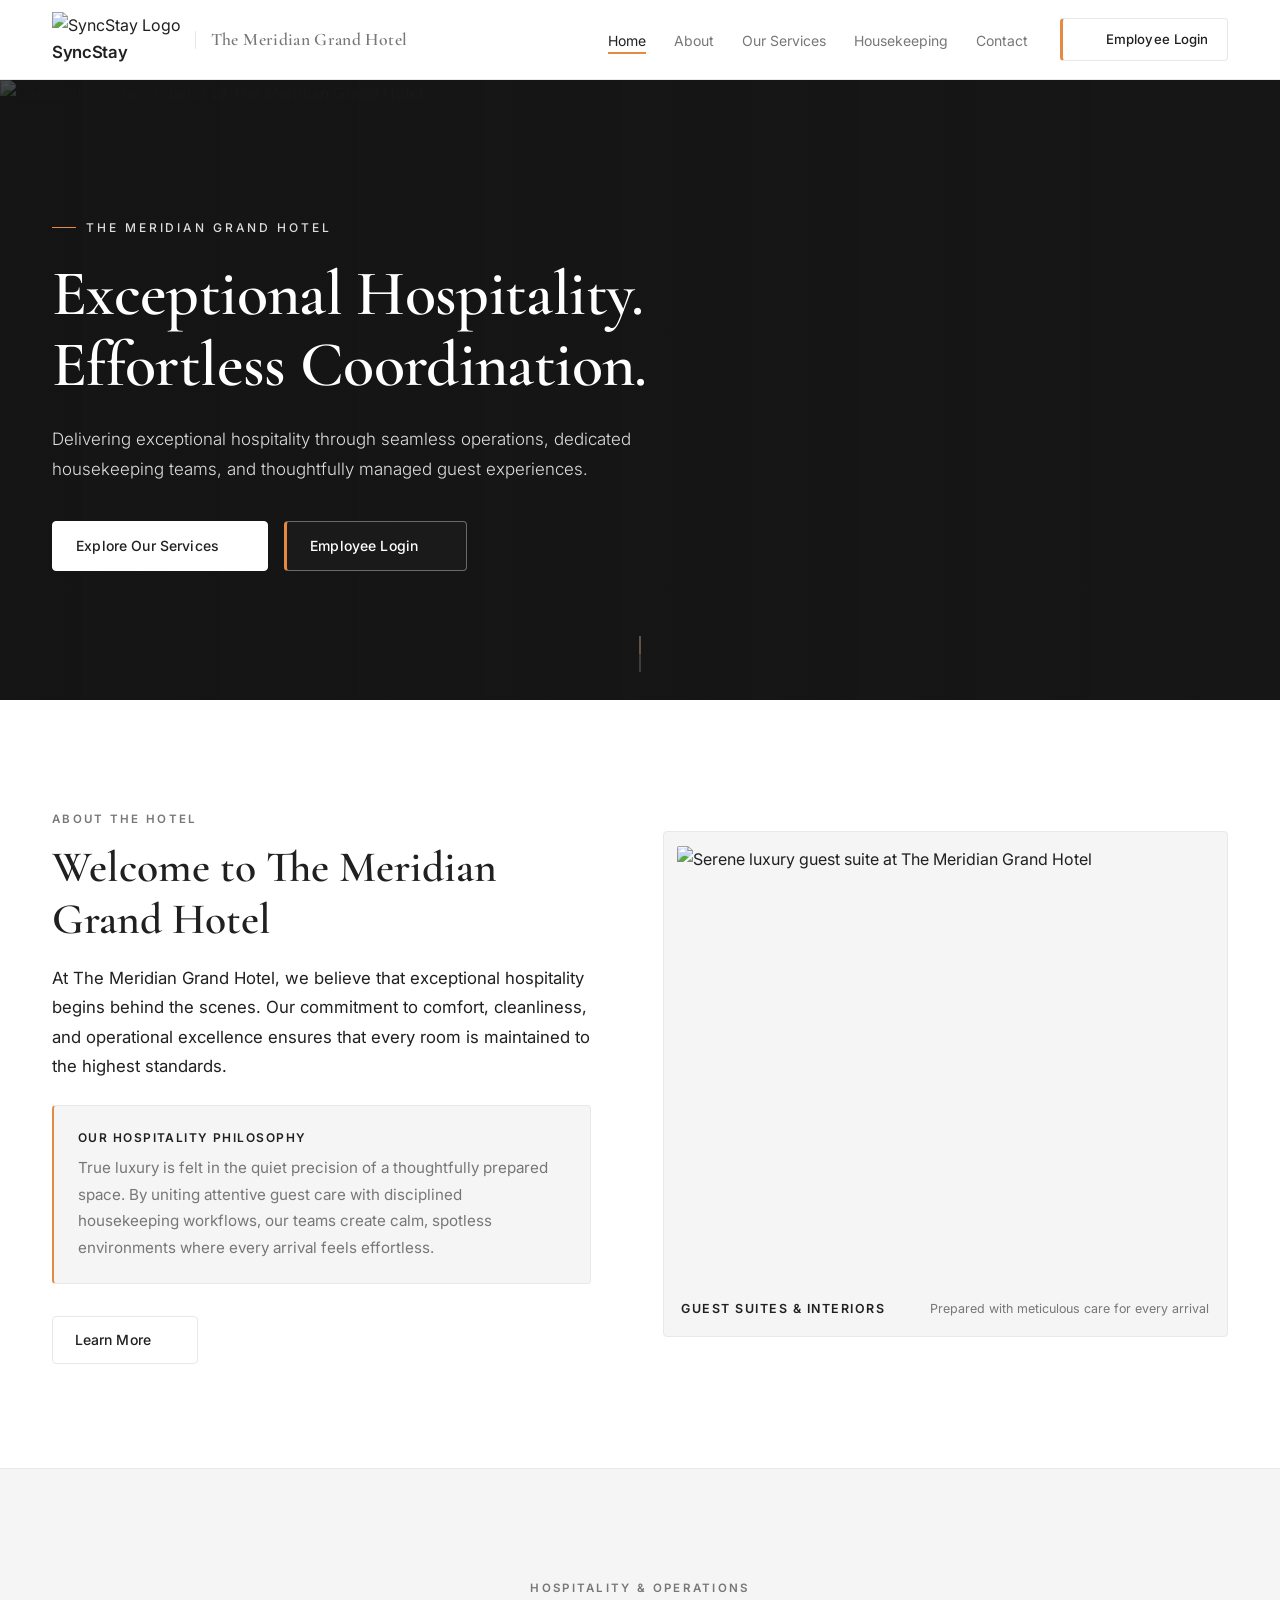
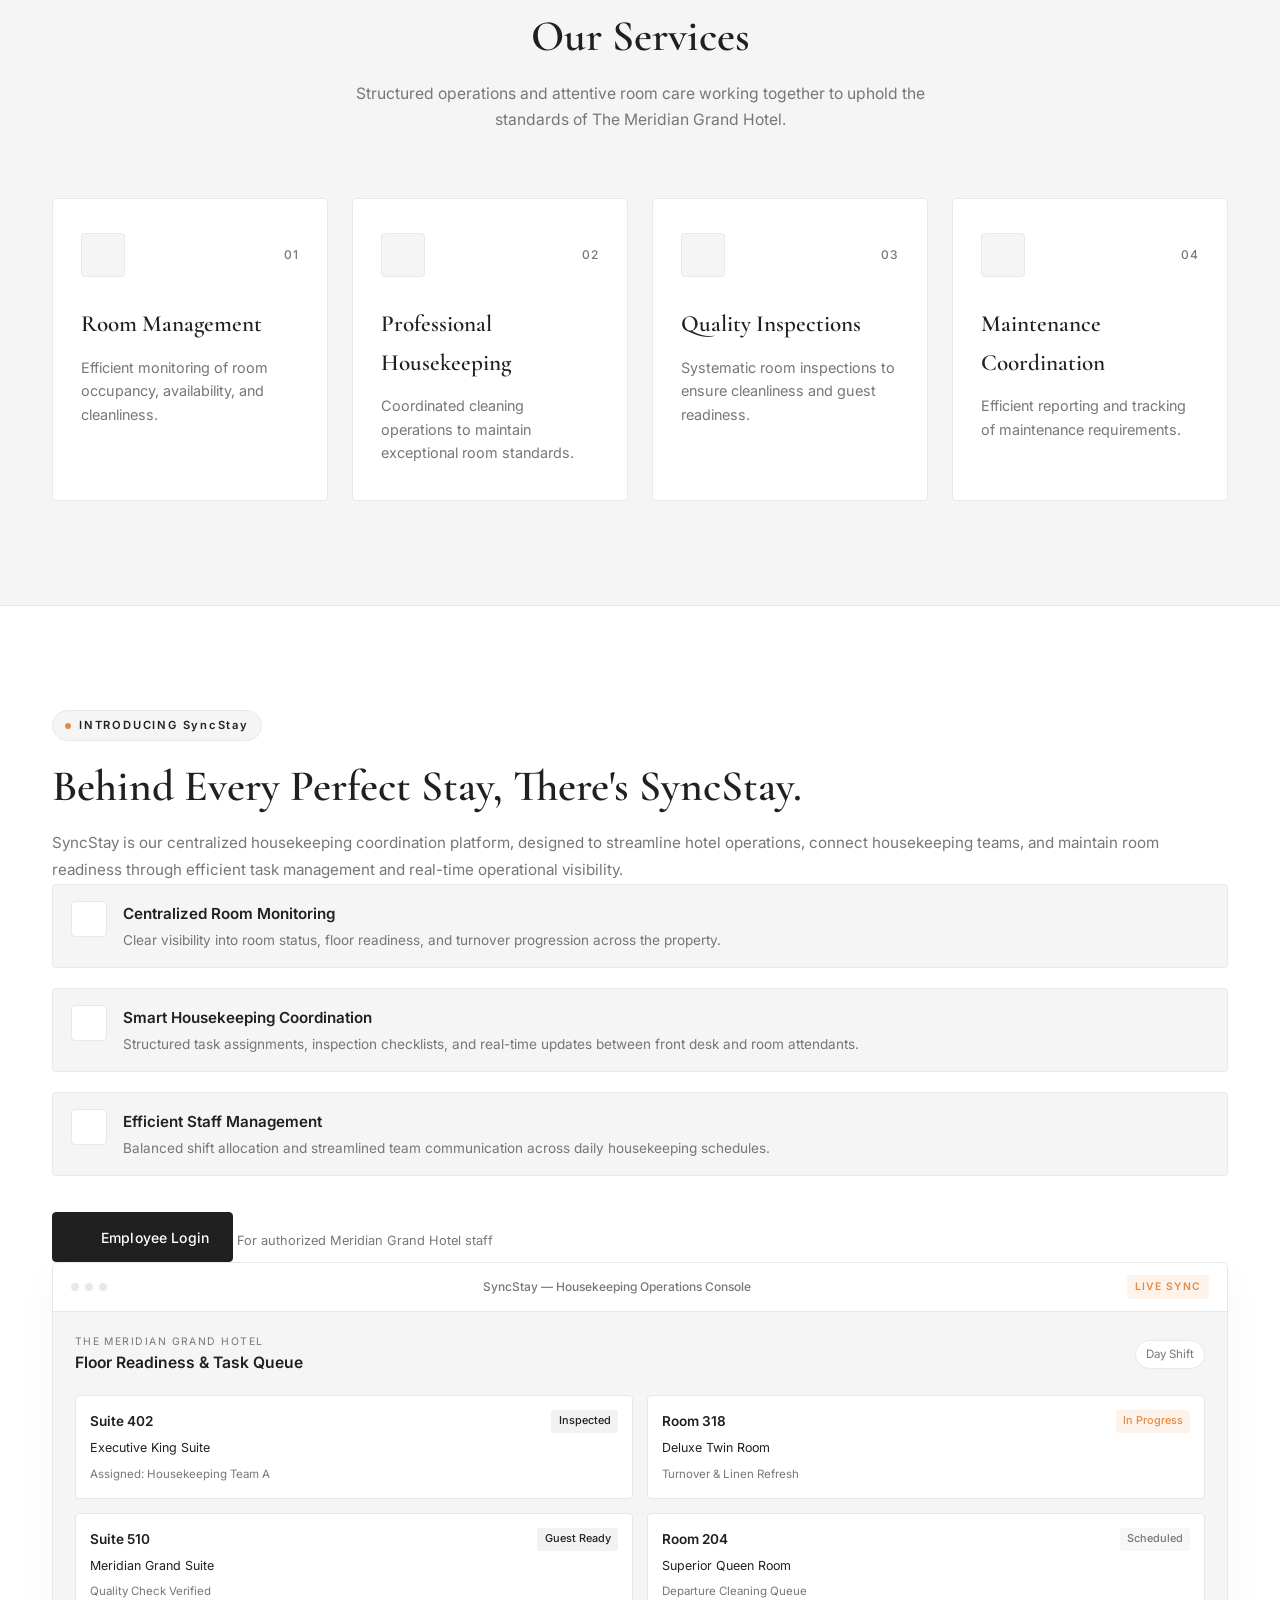
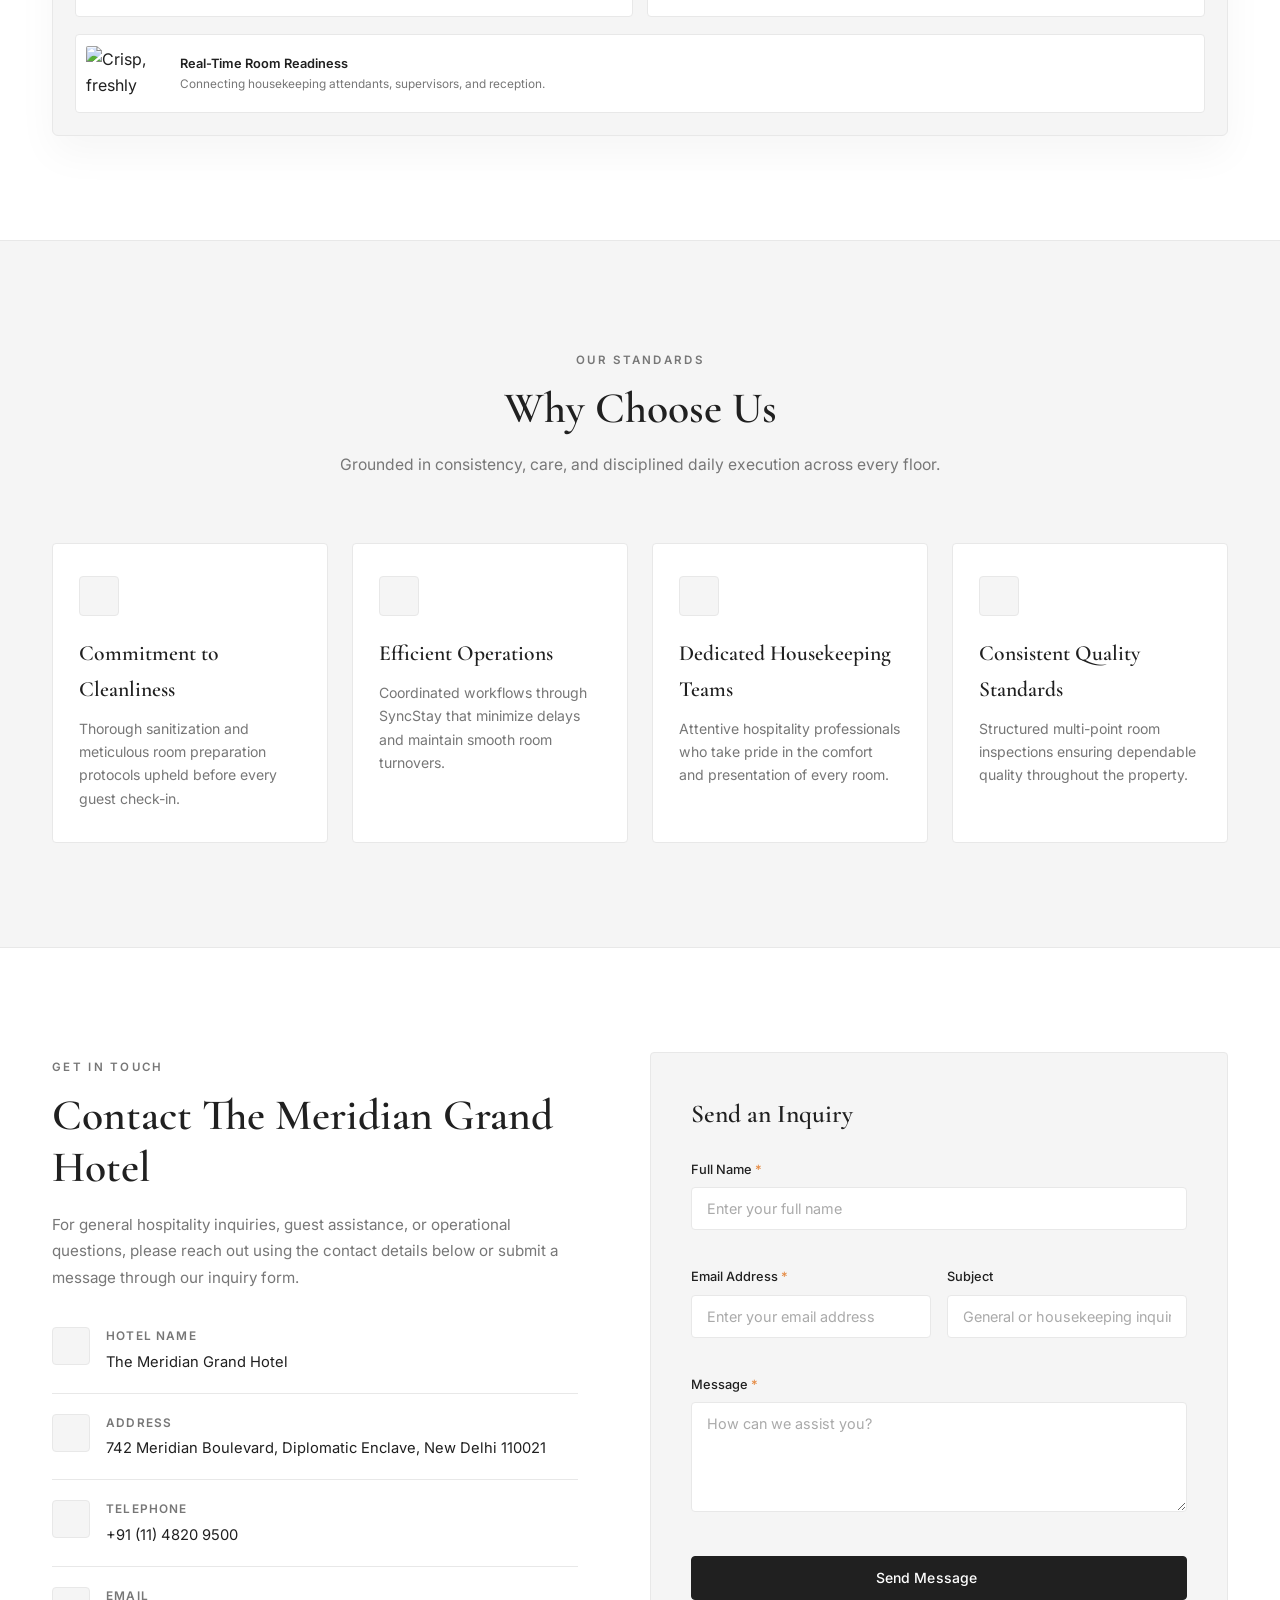
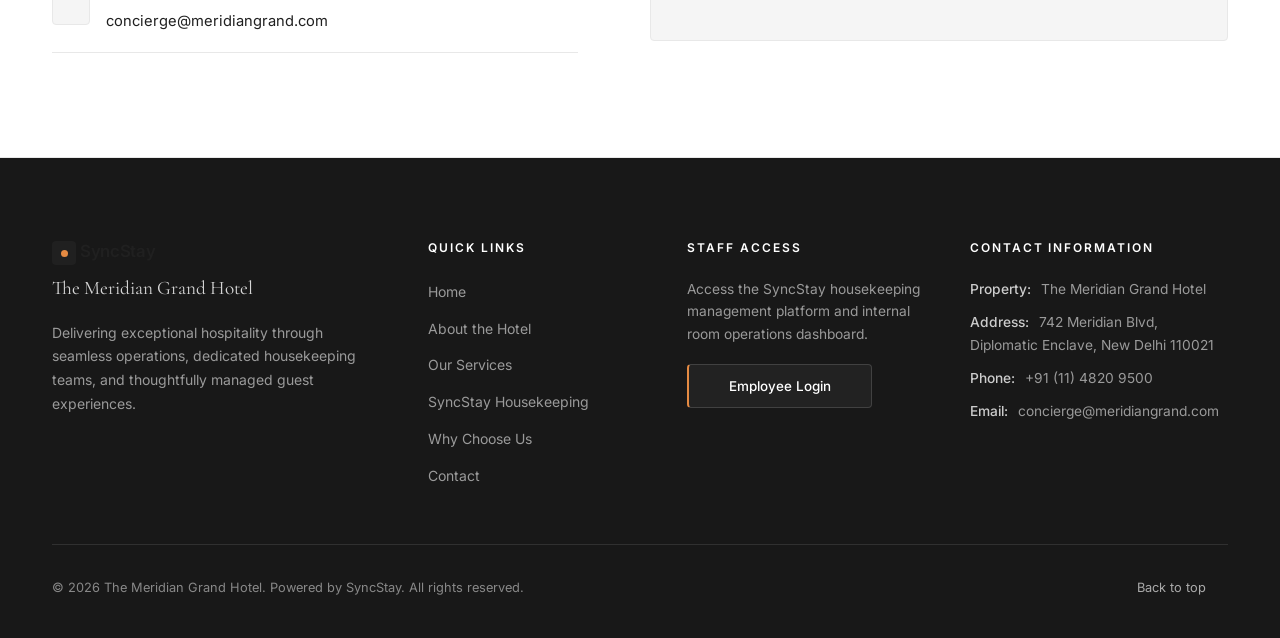
==== commit 385256c6: "Add files via upload" ====
--- a/StaySync/index.html
+++ b/StaySync/index.html
@@ -5,9 +5,9 @@
   <meta name="viewport" content="width=device-width, initial-scale=1.0" />
   <meta
     name="description"
-    content="The Meridian Grand Hotel — Delivering exceptional hospitality through seamless operations, dedicated housekeeping teams, and StaySync housekeeping coordination."
+    content="The Meridian Grand Hotel — Delivering exceptional hospitality through seamless operations, dedicated housekeeping teams, and SyncStay housekeeping coordination."
   />
-  <title>The Meridian Grand Hotel | StaySync Hospitality &amp; Housekeeping</title>
+  <title>The Meridian Grand Hotel | SyncStay Hospitality &amp; Housekeeping</title>
 
   <!-- Google Fonts: Cormorant Garamond (Editorial Luxury Headings) & Inter (Clean Minimalist UI) -->
   <link rel="preconnect" href="https://fonts.googleapis.com" />
@@ -24,12 +24,12 @@
   <!-- Homepage Stylesheet -->
 </head>
 <body>
-  <!-- Subtle Entry Loader (Matches StaySync Minimalist Transition) -->
+  <!-- Subtle Entry Loader (Matches SyncStay Minimalist Transition) -->
   <div id="page-loader" class="page-loader" aria-hidden="true">
     <div class="loader-inner">
       <div class="loader-logo">
         <span class="brand-mark" aria-hidden="true"></span>
-        <span class="loader-brand-name">StaySync</span>
+        <span class="loader-brand-name">SyncStay</span>
       </div>
       <span class="loader-sub">THE MERIDIAN GRAND HOTEL</span>
       <div class="loader-bar">
@@ -43,13 +43,15 @@
        ===================================================================== -->
   <header id="site-header" class="site-header">
     <div class="container navbar-container">
-      <!-- Left: StaySync Logo & The Meridian Grand Hotel -->
-      <a href="#home" class="brand-identity" aria-label="StaySync - The Meridian Grand Hotel Home">
-        <div class="staysync-logo">
-          <span class="logo-mark" aria-hidden="true">
-            <span class="logo-mark-dot"></span>
-          </span>
-          <span class="logo-text">StaySync</span>
+      <!-- Left: SyncStay Logo & The Meridian Grand Hotel -->
+      <a href="#home" class="brand-identity" aria-label="SyncStay - The Meridian Grand Hotel Home">
+        <div class="SyncStay-logo">
+          <img
+            src="Assets/Minimalist%20S-Curve%20App%20Icon.png"
+            alt="SyncStay Logo"
+            class="logo-mark-img"
+          />
+          <span class="logo-text">SyncStay</span>
         </div>
         <span class="brand-divider" aria-hidden="true"></span>
         <span class="hotel-title">The Meridian Grand Hotel</span>
@@ -61,7 +63,7 @@
           <li><a href="#home" class="nav-link active">Home</a></li>
           <li><a href="#about" class="nav-link">About</a></li>
           <li><a href="#services" class="nav-link">Our Services</a></li>
-          <li><a href="#staysync" class="nav-link">Housekeeping</a></li>
+          <li><a href="#SyncStay" class="nav-link">Housekeeping</a></li>
           <li><a href="#contact" class="nav-link">Contact</a></li>
         </ul>
         <a href="login.html" target="_blank" rel="noopener noreferrer" class="btn btn-login-nav js-login-link">
@@ -92,7 +94,7 @@
           <li><a href="#home" class="mobile-nav-link">Home</a></li>
           <li><a href="#about" class="mobile-nav-link">About</a></li>
           <li><a href="#services" class="mobile-nav-link">Our Services</a></li>
-          <li><a href="#staysync" class="mobile-nav-link">Housekeeping</a></li>
+          <li><a href="#SyncStay" class="mobile-nav-link">Housekeeping</a></li>
           <li><a href="#contact" class="mobile-nav-link">Contact</a></li>
         </ul>
         <div class="mobile-nav-footer">
@@ -169,7 +171,7 @@
               </p>
             </div>
             <div class="about-cta">
-              <a href="#staysync" class="btn btn-outline-minimal">
+              <a href="#SyncStay" class="btn btn-outline-minimal">
                 <span>Learn More</span>
                 <i data-lucide="arrow-right" class="btn-icon"></i>
               </a>
@@ -270,25 +272,25 @@
     </section>
 
     <!-- ===================================================================
-         6. INTRODUCING STAYSYNC
+         6. INTRODUCING SyncStay
          =================================================================== -->
-    <section id="staysync" class="section section-white">
+    <section id="SyncStay" class="section section-white">
       <div class="container">
-        <div class="staysync-split">
+        <div class="SyncStay-split">
           <!-- Left Column: Platform Overview & Feature Highlights -->
-          <div class="staysync-copy reveal-on-scroll">
+          <div class="SyncStay-copy reveal-on-scroll">
             <div class="platform-pill">
               <span class="pill-dot"></span>
-              <span>INTRODUCING STAYSYNC</span>
+              <span>INTRODUCING SyncStay</span>
             </div>
             <h2 class="section-heading">
-              Behind Every Perfect Stay, There's StaySync.
+              Behind Every Perfect Stay, There's SyncStay.
             </h2>
-            <p class="body-paragraph staysync-intro">
-              StaySync is our centralized housekeeping coordination platform, designed to streamline hotel operations, connect housekeeping teams, and maintain room readiness through efficient task management and real-time operational visibility.
-            </p>
-
-            <ul class="feature-highlights" aria-label="StaySync Key Features">
+            <p class="body-paragraph SyncStay-intro">
+              SyncStay is our centralized housekeeping coordination platform, designed to streamline hotel operations, connect housekeeping teams, and maintain room readiness through efficient task management and real-time operational visibility.
+            </p>
+
+            <ul class="feature-highlights" aria-label="SyncStay Key Features">
               <li class="feature-item">
                 <div class="feature-icon" aria-hidden="true">
                   <i data-lucide="layout-grid"></i>
@@ -326,7 +328,7 @@
               </li>
             </ul>
 
-            <div class="staysync-cta">
+            <div class="SyncStay-cta">
               <a href="login.html" class="btn btn-accent js-login-link">
                 <i data-lucide="log-in" class="btn-icon"></i>
                 <span>Employee Login</span>
@@ -335,8 +337,8 @@
             </div>
           </div>
 
-          <!-- Right Column: Minimalist StaySync Platform Preview & Operations Visual -->
-          <div class="staysync-preview reveal-on-scroll reveal-delay-1">
+          <!-- Right Column: Minimalist SyncStay Platform Preview & Operations Visual -->
+          <div class="SyncStay-preview reveal-on-scroll reveal-delay-1">
             <div class="dashboard-showcase">
               <div class="showcase-topbar">
                 <div class="window-controls" aria-hidden="true">
@@ -344,7 +346,7 @@
                   <span></span>
                   <span></span>
                 </div>
-                <div class="window-title">StaySync — Housekeeping Operations Console</div>
+                <div class="window-title">SyncStay — Housekeeping Operations Console</div>
                 <span class="window-badge">LIVE SYNC</span>
               </div>
 
@@ -453,7 +455,7 @@
             </div>
             <h3 class="pillar-title">Efficient Operations</h3>
             <p class="pillar-desc">
-              Coordinated workflows through StaySync that minimize delays and maintain smooth room turnovers.
+              Coordinated workflows through SyncStay that minimize delays and maintain smooth room turnovers.
             </p>
           </div>
 
@@ -617,11 +619,11 @@
         <!-- Brand Column -->
         <div class="footer-brand-col">
           <div class="footer-brand-lockup">
-            <div class="staysync-logo staysync-logo-light">
+            <div class="SyncStay-logo SyncStay-logo-light">
               <span class="logo-mark" aria-hidden="true">
                 <span class="logo-mark-dot"></span>
               </span>
-              <span class="logo-text">StaySync</span>
+              <span class="logo-text">SyncStay</span>
             </div>
             <span class="footer-hotel-name">The Meridian Grand Hotel</span>
           </div>
@@ -637,7 +639,7 @@
             <li><a href="#home">Home</a></li>
             <li><a href="#about">About the Hotel</a></li>
             <li><a href="#services">Our Services</a></li>
-            <li><a href="#staysync">StaySync Housekeeping</a></li>
+            <li><a href="#SyncStay">SyncStay Housekeeping</a></li>
             <li><a href="#why-choose-us">Why Choose Us</a></li>
             <li><a href="#contact">Contact</a></li>
           </ul>
@@ -647,7 +649,7 @@
         <div class="footer-portal-col">
           <h3 class="footer-col-title">Staff Access</h3>
           <p class="footer-portal-text">
-            Access the StaySync housekeeping management platform and internal room operations dashboard.
+            Access the SyncStay housekeeping management platform and internal room operations dashboard.
           </p>
           <a href="login.html" class="footer-login-link js-login-link">
             <i data-lucide="key-round" class="btn-icon"></i>
@@ -682,7 +684,7 @@
 
       <div class="footer-bottom">
         <p class="copyright">
-          &copy; <span id="current-year">2026</span> The Meridian Grand Hotel. Powered by StaySync. All rights reserved.
+          &copy; <span id="current-year">2026</span> The Meridian Grand Hotel. Powered by SyncStay. All rights reserved.
         </p>
         <div class="footer-bottom-right">
           <a href="#home" class="back-to-top">
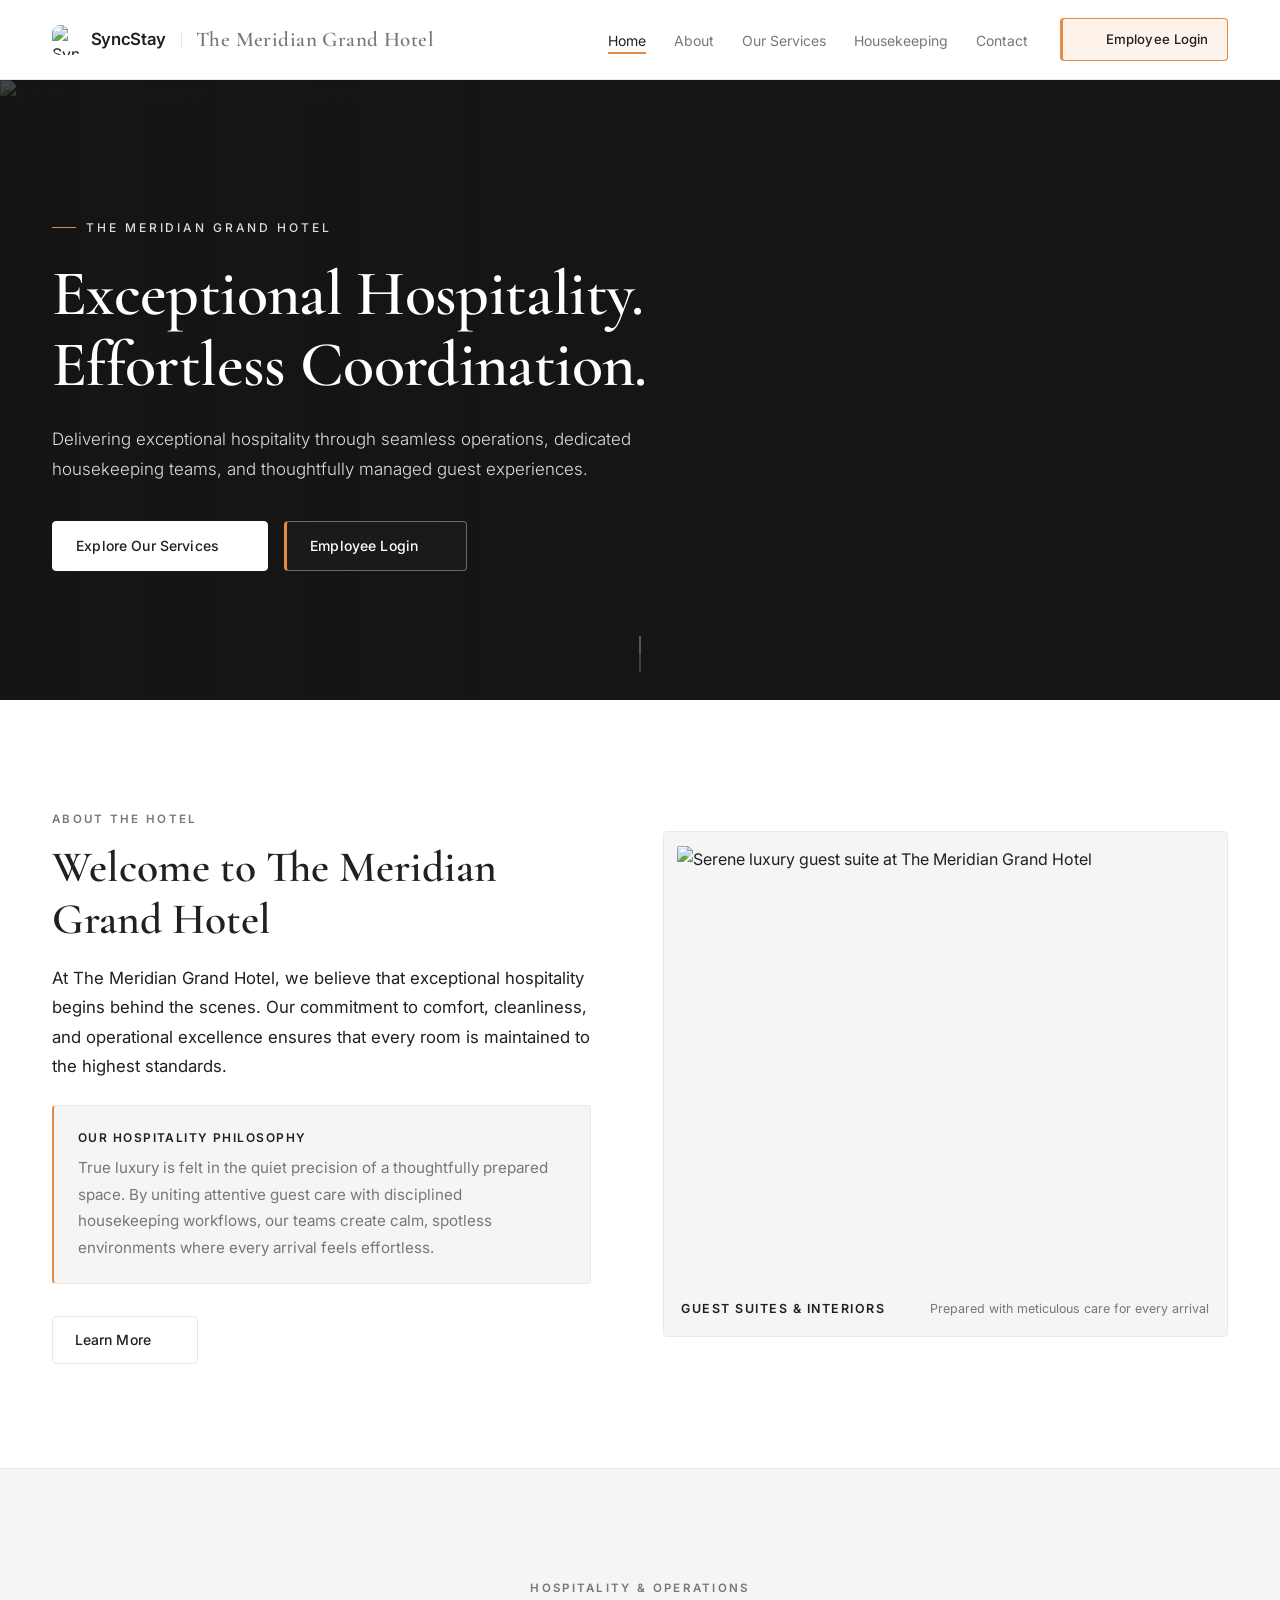
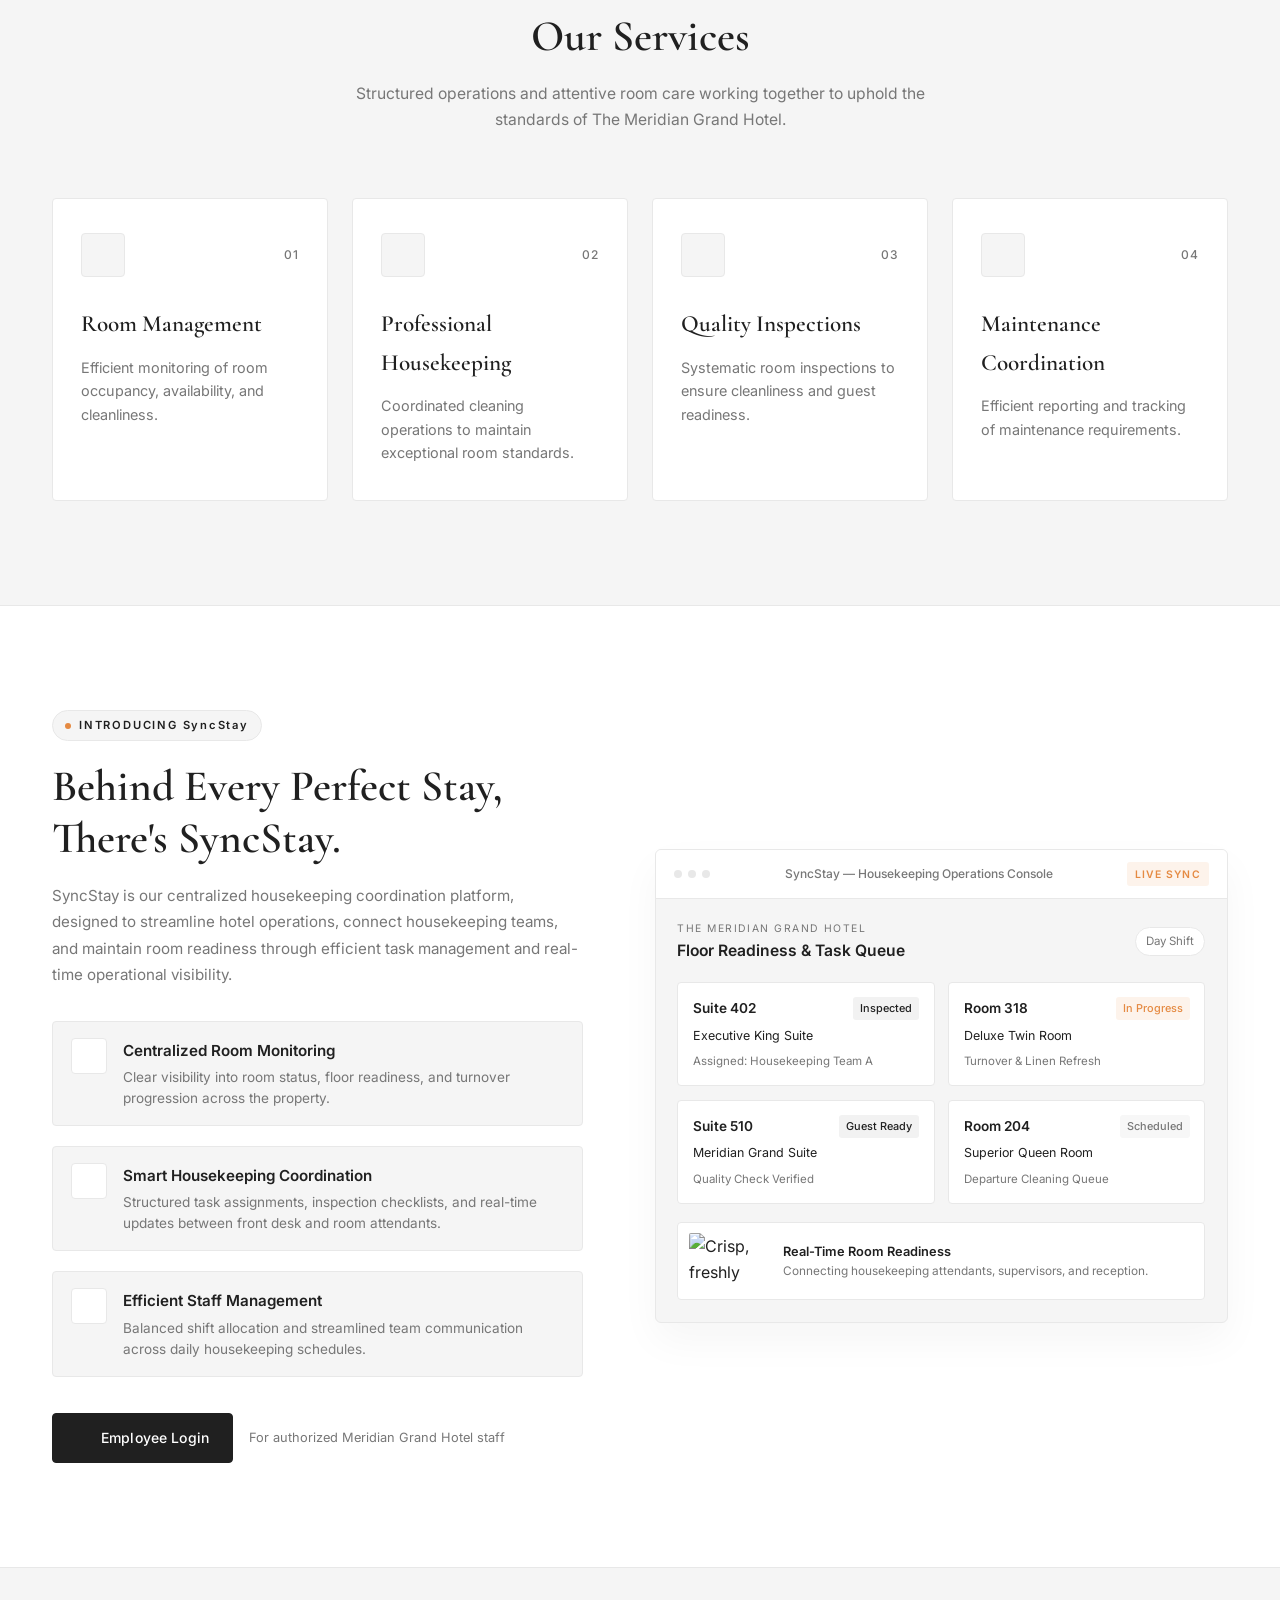
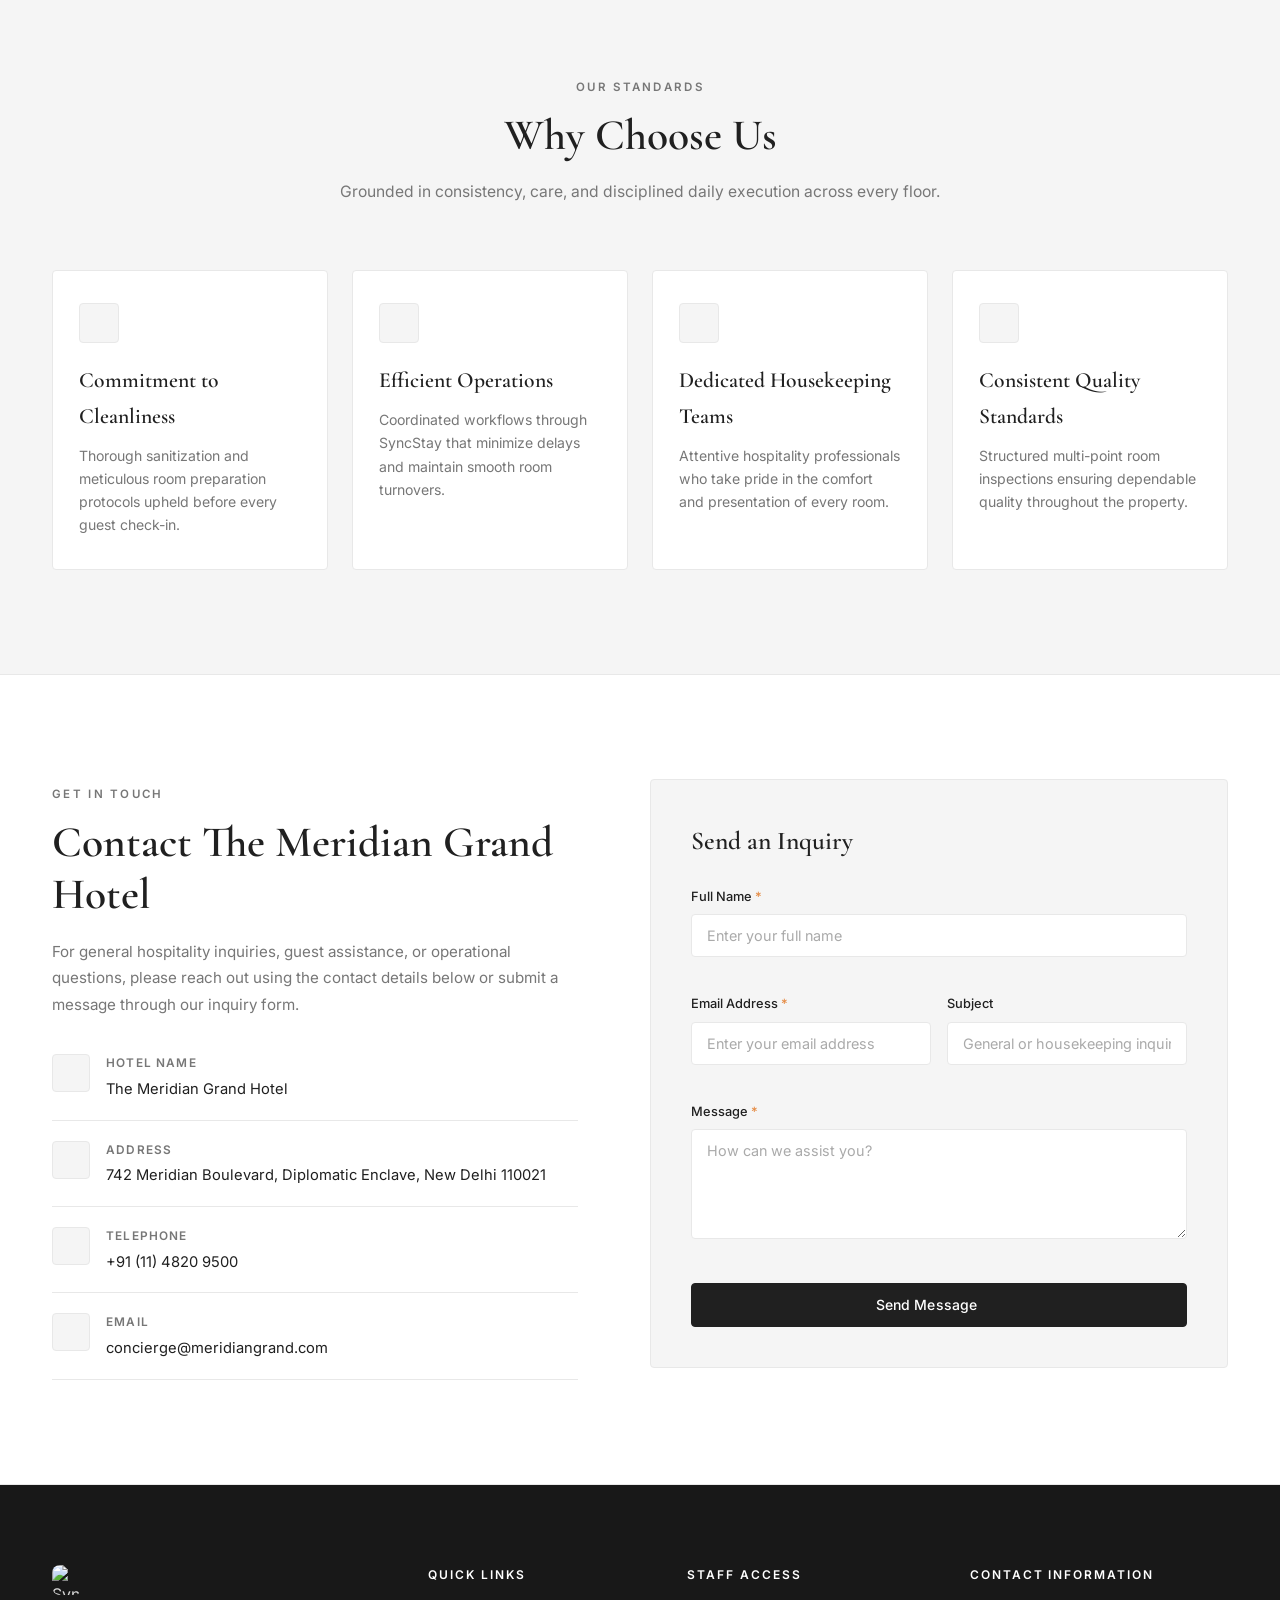
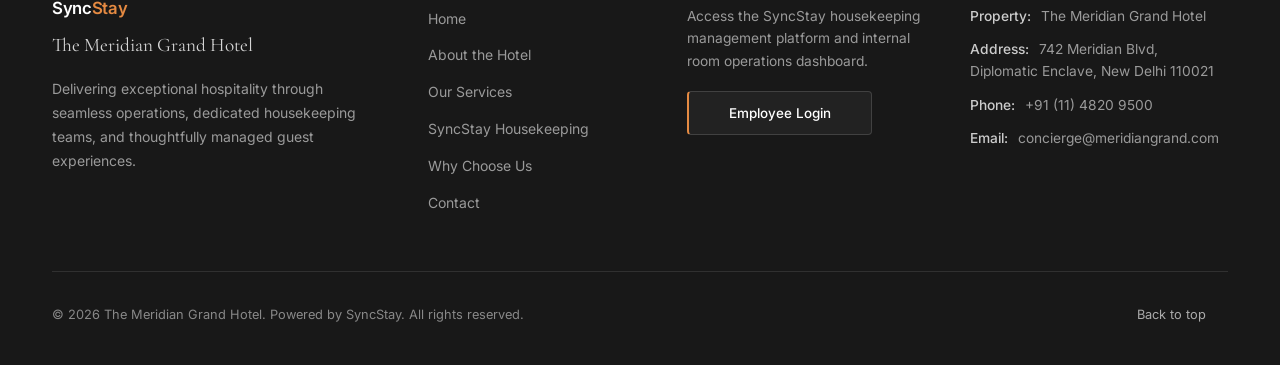
==== commit d9a7ae3e: "Add files via upload" ====
--- a/StaySync/index.html
+++ b/StaySync/index.html
@@ -1,702 +1,812 @@
-<!DOCTYPE html>
+<!doctype html>
 <html lang="en">
-<head>
-  <meta charset="UTF-8" />
-  <meta name="viewport" content="width=device-width, initial-scale=1.0" />
-  <meta
-    name="description"
-    content="The Meridian Grand Hotel — Delivering exceptional hospitality through seamless operations, dedicated housekeeping teams, and SyncStay housekeeping coordination."
-  />
-  <title>The Meridian Grand Hotel | SyncStay Hospitality &amp; Housekeeping</title>
-
-  <!-- Google Fonts: Cormorant Garamond (Editorial Luxury Headings) & Inter (Clean Minimalist UI) -->
-  <link rel="preconnect" href="https://fonts.googleapis.com" />
-  <link rel="preconnect" href="https://fonts.gstatic.com" crossorigin />
-  <link
-    href="https://fonts.googleapis.com/css2?family=Cormorant+Garamond:ital,wght@0,500;0,600;0,700;1,500&family=Inter:wght@300;400;500;600&display=swap"
-    rel="stylesheet"
-  />
-  <link rel="stylesheet" href="css/homepage.css" />
-
-  <!-- Lucide Minimalist Icons -->
-  <script src="https://unpkg.com/lucide@latest" defer></script>
-
-  <!-- Homepage Stylesheet -->
-</head>
-<body>
-  <!-- Subtle Entry Loader (Matches SyncStay Minimalist Transition) -->
-  <div id="page-loader" class="page-loader" aria-hidden="true">
-    <div class="loader-inner">
-      <div class="loader-logo">
-        <span class="brand-mark" aria-hidden="true"></span>
-        <span class="loader-brand-name">SyncStay</span>
-      </div>
-      <span class="loader-sub">THE MERIDIAN GRAND HOTEL</span>
-      <div class="loader-bar">
-        <div class="loader-bar-fill"></div>
+  <head>
+    <meta charset="UTF-8" />
+    <meta name="viewport" content="width=device-width, initial-scale=1.0" />
+    <meta
+      name="description"
+      content="The Meridian Grand Hotel — Delivering exceptional hospitality through seamless operations, dedicated housekeeping teams, and SyncStay housekeeping coordination."
+    />
+    <title>
+      The Meridian Grand Hotel | SyncStay Hospitality &amp; Housekeeping
+    </title>
+
+    <!-- Google Fonts: Cormorant Garamond (Editorial Luxury Headings) & Inter (Clean Minimalist UI) -->
+    <link rel="preconnect" href="https://fonts.googleapis.com" />
+    <link rel="preconnect" href="https://fonts.gstatic.com" crossorigin />
+    <link
+      href="https://fonts.googleapis.com/css2?family=Cormorant+Garamond:ital,wght@0,500;0,600;0,700;1,500&family=Inter:wght@300;400;500;600&display=swap"
+      rel="stylesheet"
+    />
+    <link rel="stylesheet" href="css/homepage.css" />
+
+    <!-- Lucide Minimalist Icons -->
+    <script src="https://unpkg.com/lucide@latest" defer></script>
+
+    <!-- Homepage Stylesheet -->
+     <script>
+    localStorage.clear();
+  </script>
+  </head>
+  <body>
+    <!-- Subtle Entry Loader (Matches SyncStay Minimalist Transition) -->
+    <div id="page-loader" class="page-loader" aria-hidden="true">
+      <div class="loader-inner">
+        <div class="loader-logo">
+          <span class="brand-mark" aria-hidden="true"></span>
+          <span class="loader-brand-name">SyncStay</span>
+        </div>
+        <span class="loader-sub">THE MERIDIAN GRAND HOTEL</span>
+        <div class="loader-bar">
+          <div class="loader-bar-fill"></div>
+        </div>
       </div>
     </div>
-  </div>
-
-  <!-- =====================================================================
+
+    <!-- =====================================================================
        2. STICKY NAVIGATION BAR
        ===================================================================== -->
-  <header id="site-header" class="site-header">
-    <div class="container navbar-container">
-      <!-- Left: SyncStay Logo & The Meridian Grand Hotel -->
-      <a href="#home" class="brand-identity" aria-label="SyncStay - The Meridian Grand Hotel Home">
-        <div class="SyncStay-logo">
-          <img
-            src="Assets/Minimalist%20S-Curve%20App%20Icon.png"
-            alt="SyncStay Logo"
-            class="logo-mark-img"
-          />
-          <span class="logo-text">SyncStay</span>
-        </div>
-        <span class="brand-divider" aria-hidden="true"></span>
-        <span class="hotel-title">The Meridian Grand Hotel</span>
-      </a>
-
-      <!-- Right: Desktop Navigation Links -->
-      <nav class="primary-nav" aria-label="Primary Navigation">
-        <ul class="nav-list">
-          <li><a href="#home" class="nav-link active">Home</a></li>
-          <li><a href="#about" class="nav-link">About</a></li>
-          <li><a href="#services" class="nav-link">Our Services</a></li>
-          <li><a href="#SyncStay" class="nav-link">Housekeeping</a></li>
-          <li><a href="#contact" class="nav-link">Contact</a></li>
-        </ul>
-        <a href="login.html" target="_blank" rel="noopener noreferrer" class="btn btn-login-nav js-login-link">
-        <i data-lucide="key-round" class="btn-icon"></i>
-        <span>Employee Login</span>
+    <header id="site-header" class="site-header">
+      <div class="container navbar-container">
+        <!-- Left: SyncStay Logo & The Meridian Grand Hotel -->
+        <a
+          href="#home"
+          class="brand-identity"
+          aria-label="SyncStay - The Meridian Grand Hotel Home"
+        >
+          <div class="SyncStay-logo">
+            <img
+              src="Assets/Minimalist%20S-Curve%20App%20Icon.png"
+              alt="SyncStay Logo"
+              class="logo-mark-img"
+            />
+            <span class="logo-text">SyncStay</span>
+          </div>
+          <span class="brand-divider" aria-hidden="true"></span>
+          <span class="hotel-title">The Meridian Grand Hotel</span>
         </a>
-      </nav>
-
-      <!-- Mobile Hamburger Button -->
-      <button
-        type="button"
-        id="mobile-menu-toggle"
-        class="mobile-menu-toggle"
-        aria-label="Toggle navigation menu"
-        aria-expanded="false"
-        aria-controls="mobile-nav-drawer"
-      >
-        <span class="hamburger-line"></span>
-        <span class="hamburger-line"></span>
-        <span class="hamburger-line"></span>
-      </button>
-    </div>
-
-    <!-- Mobile Navigation Drawer -->
-    <div id="mobile-nav-drawer" class="mobile-nav-drawer" aria-hidden="true">
-      <nav class="mobile-nav-inner" aria-label="Mobile Navigation">
-        <ul class="mobile-nav-list">
-          <li><a href="#home" class="mobile-nav-link">Home</a></li>
-          <li><a href="#about" class="mobile-nav-link">About</a></li>
-          <li><a href="#services" class="mobile-nav-link">Our Services</a></li>
-          <li><a href="#SyncStay" class="mobile-nav-link">Housekeeping</a></li>
-          <li><a href="#contact" class="mobile-nav-link">Contact</a></li>
-        </ul>
-        <div class="mobile-nav-footer">
-          <a href="login.html" class="btn btn-login-nav btn-full js-login-link">
+
+        <!-- Right: Desktop Navigation Links -->
+        <nav class="primary-nav" aria-label="Primary Navigation">
+          <ul class="nav-list">
+            <li><a href="#home" class="nav-link active">Home</a></li>
+            <li><a href="#about" class="nav-link">About</a></li>
+            <li><a href="#services" class="nav-link">Our Services</a></li>
+            <li><a href="#SyncStay" class="nav-link">Housekeeping</a></li>
+            <li><a href="#contact" class="nav-link">Contact</a></li>
+          </ul>
+          <a
+            href="login.html"
+            target="_blank"
+            rel="noopener noreferrer"
+            class="btn btn-login-nav js-login-link"
+          >
             <i data-lucide="key-round" class="btn-icon"></i>
             <span>Employee Login</span>
           </a>
-        </div>
-      </nav>
-    </div>
-  </header>
-
-  <main>
-    <!-- ===================================================================
+        </nav>
+
+        <!-- Mobile Hamburger Button -->
+        <button
+          type="button"
+          id="mobile-menu-toggle"
+          class="mobile-menu-toggle"
+          aria-label="Toggle navigation menu"
+          aria-expanded="false"
+          aria-controls="mobile-nav-drawer"
+        >
+          <span class="hamburger-line"></span>
+          <span class="hamburger-line"></span>
+          <span class="hamburger-line"></span>
+        </button>
+      </div>
+
+      <!-- Mobile Navigation Drawer -->
+      <div id="mobile-nav-drawer" class="mobile-nav-drawer" aria-hidden="true">
+        <nav class="mobile-nav-inner" aria-label="Mobile Navigation">
+          <ul class="mobile-nav-list">
+            <li><a href="#home" class="mobile-nav-link">Home</a></li>
+            <li><a href="#about" class="mobile-nav-link">About</a></li>
+            <li>
+              <a href="#services" class="mobile-nav-link">Our Services</a>
+            </li>
+            <li>
+              <a href="#SyncStay" class="mobile-nav-link">Housekeeping</a>
+            </li>
+            <li><a href="#contact" class="mobile-nav-link">Contact</a></li>
+          </ul>
+          <div class="mobile-nav-footer">
+            <a
+              href="login.html"
+              class="btn btn-login-nav btn-full js-login-link"
+            >
+              <i data-lucide="key-round" class="btn-icon"></i>
+              <span>Employee Login</span>
+            </a>
+          </div>
+        </nav>
+      </div>
+    </header>
+
+    <main>
+      <!-- ===================================================================
          3. HERO SECTION
          =================================================================== -->
-    <section id="home" class="hero-section">
-      <div class="hero-media">
-        <img
-          src="assets/images/hero-lobby.jpg"
-          data-fallback="https://images.unsplash.com/photo-1566073771259-6a8506099945?auto=format&fit=crop&w=2000&q=85"
-          alt="Luxurious modern interior of The Meridian Grand Hotel"
-          class="hero-image"
-          fetchpriority="high"
-        />
-        <div class="hero-overlay"></div>
-      </div>
-
-      <div class="container hero-container">
-        <div class="hero-content">
-          <span class="eyebrow-label hero-anim hero-anim-1">THE MERIDIAN GRAND HOTEL</span>
-          <h1 class="hero-heading hero-anim hero-anim-2">
-            Exceptional Hospitality.<br />
-            Effortless Coordination.
-          </h1>
-          <p class="hero-description hero-anim hero-anim-3">
-            Delivering exceptional hospitality through seamless operations, dedicated housekeeping teams, and thoughtfully managed guest experiences.
-          </p>
-          <div class="hero-actions hero-anim hero-anim-4">
-            <a href="#services" class="btn btn-hero-primary">
-              <span>Explore Our Services</span>
-              <i data-lucide="arrow-down-right" class="btn-icon"></i>
-            </a>
-            <a href="login.html" class="btn btn-hero-secondary js-login-link">
-              <span>Employee Login</span>
-              <i data-lucide="arrow-right" class="btn-icon"></i>
-            </a>
-          </div>
-        </div>
-      </div>
-
-      <a href="#about" class="hero-scroll-indicator" aria-label="Scroll to About section">
-        <span class="scroll-line"></span>
-      </a>
-    </section>
-
-    <!-- ===================================================================
+      <section id="home" class="hero-section">
+        <div class="hero-media">
+          <img
+            src="assets/images/hero-lobby.jpg"
+            data-fallback="https://images.unsplash.com/photo-1566073771259-6a8506099945?auto=format&fit=crop&w=2000&q=85"
+            alt="Luxurious modern interior of The Meridian Grand Hotel"
+            class="hero-image"
+            fetchpriority="high"
+          />
+          <div class="hero-overlay"></div>
+        </div>
+
+        <div class="container hero-container">
+          <div class="hero-content">
+            <span class="eyebrow-label hero-anim hero-anim-1"
+              >THE MERIDIAN GRAND HOTEL</span
+            >
+            <h1 class="hero-heading hero-anim hero-anim-2">
+              Exceptional Hospitality.<br />
+              Effortless Coordination.
+            </h1>
+            <p class="hero-description hero-anim hero-anim-3">
+              Delivering exceptional hospitality through seamless operations,
+              dedicated housekeeping teams, and thoughtfully managed guest
+              experiences.
+            </p>
+            <div class="hero-actions hero-anim hero-anim-4">
+              <a href="#services" class="btn btn-hero-primary">
+                <span>Explore Our Services</span>
+                <i data-lucide="arrow-down-right" class="btn-icon"></i>
+              </a>
+              <a href="login.html" class="btn btn-hero-secondary js-login-link">
+                <span>Employee Login</span>
+                <i data-lucide="arrow-right" class="btn-icon"></i>
+              </a>
+            </div>
+          </div>
+        </div>
+
+        <a
+          href="#about"
+          class="hero-scroll-indicator"
+          aria-label="Scroll to About section"
+        >
+          <span class="scroll-line"></span>
+        </a>
+      </section>
+
+      <!-- ===================================================================
          4. ABOUT THE HOTEL
          =================================================================== -->
-    <section id="about" class="section section-white">
-      <div class="container">
-        <div class="about-grid">
-          <!-- Left: Editorial Copy & Philosophy -->
-          <div class="about-content">
-            <span class="section-eyebrow">ABOUT THE HOTEL</span>
-            <h2 class="section-heading">Welcome to The Meridian Grand Hotel</h2>
-            <p class="lead-paragraph">
-              At The Meridian Grand Hotel, we believe that exceptional hospitality begins behind the scenes. Our commitment to comfort, cleanliness, and operational excellence ensures that every room is maintained to the highest standards.
-            </p>
-            <div class="philosophy-card">
-              <span class="philosophy-label">Our Hospitality Philosophy</span>
-              <p class="body-paragraph">
-                True luxury is felt in the quiet precision of a thoughtfully prepared space. By uniting attentive guest care with disciplined housekeeping workflows, our teams create calm, spotless environments where every arrival feels effortless.
-              </p>
-            </div>
-            <div class="about-cta">
-              <a href="#SyncStay" class="btn btn-outline-minimal">
-                <span>Learn More</span>
-                <i data-lucide="arrow-right" class="btn-icon"></i>
-              </a>
-            </div>
-          </div>
-
-          <!-- Right: Curated Interior Photograph -->
-          <div class="about-visual">
-            <div class="image-frame">
-              <img
-                src="assets/images/hotel-suite.jpg"
-                data-fallback="https://images.unsplash.com/photo-1618773928121-c32242e63f39?auto=format&fit=crop&w=1400&q=85"
-                alt="Serene luxury guest suite at The Meridian Grand Hotel"
-                class="framed-image"
-                loading="lazy"
-              />
-              <div class="image-caption-bar">
-                <span class="caption-tag">GUEST SUITES &amp; INTERIORS</span>
-                <span class="caption-text">Prepared with meticulous care for every arrival</span>
-              </div>
-            </div>
-          </div>
-        </div>
-      </div>
-    </section>
-
-    <!-- ===================================================================
+      <section id="about" class="section section-white">
+        <div class="container">
+          <div class="about-grid">
+            <!-- Left: Editorial Copy & Philosophy -->
+            <div class="about-content">
+              <span class="section-eyebrow">ABOUT THE HOTEL</span>
+              <h2 class="section-heading">
+                Welcome to The Meridian Grand Hotel
+              </h2>
+              <p class="lead-paragraph">
+                At The Meridian Grand Hotel, we believe that exceptional
+                hospitality begins behind the scenes. Our commitment to comfort,
+                cleanliness, and operational excellence ensures that every room
+                is maintained to the highest standards.
+              </p>
+              <div class="philosophy-card">
+                <span class="philosophy-label">Our Hospitality Philosophy</span>
+                <p class="body-paragraph">
+                  True luxury is felt in the quiet precision of a thoughtfully
+                  prepared space. By uniting attentive guest care with
+                  disciplined housekeeping workflows, our teams create calm,
+                  spotless environments where every arrival feels effortless.
+                </p>
+              </div>
+              <div class="about-cta">
+                <a href="#SyncStay" class="btn btn-outline-minimal">
+                  <span>Learn More</span>
+                  <i data-lucide="arrow-right" class="btn-icon"></i>
+                </a>
+              </div>
+            </div>
+
+            <!-- Right: Curated Interior Photograph -->
+            <div class="about-visual">
+              <div class="image-frame">
+                <img
+                  src="assets/images/hotel-suite.jpg"
+                  data-fallback="https://images.unsplash.com/photo-1618773928121-c32242e63f39?auto=format&fit=crop&w=1400&q=85"
+                  alt="Serene luxury guest suite at The Meridian Grand Hotel"
+                  class="framed-image"
+                  loading="lazy"
+                />
+                <div class="image-caption-bar">
+                  <span class="caption-tag">GUEST SUITES &amp; INTERIORS</span>
+                  <span class="caption-text"
+                    >Prepared with meticulous care for every arrival</span
+                  >
+                </div>
+              </div>
+            </div>
+          </div>
+        </div>
+      </section>
+
+      <!-- ===================================================================
          5. OUR SERVICES
          =================================================================== -->
-    <section id="services" class="section section-grey">
-      <div class="container">
-        <div class="section-header reveal-on-scroll">
-          <span class="section-eyebrow">HOSPITALITY &amp; OPERATIONS</span>
-          <h2 class="section-heading">Our Services</h2>
-          <p class="section-subtitle">
-            Structured operations and attentive room care working together to uphold the standards of The Meridian Grand Hotel.
-          </p>
-        </div>
-
-        <div class="services-grid">
-          <!-- Card 1: Room Management -->
-          <article class="service-card reveal-on-scroll">
-            <div class="service-card-top">
-              <div class="service-icon-box" aria-hidden="true">
-                <i data-lucide="bed-double"></i>
-              </div>
-              <span class="service-index">01</span>
-            </div>
-            <h3 class="service-title">Room Management</h3>
-            <p class="service-description">
-              Efficient monitoring of room occupancy, availability, and cleanliness.
+      <section id="services" class="section section-grey">
+        <div class="container">
+          <div class="section-header reveal-on-scroll">
+            <span class="section-eyebrow">HOSPITALITY &amp; OPERATIONS</span>
+            <h2 class="section-heading">Our Services</h2>
+            <p class="section-subtitle">
+              Structured operations and attentive room care working together to
+              uphold the standards of The Meridian Grand Hotel.
             </p>
-          </article>
-
-          <!-- Card 2: Professional Housekeeping -->
-          <article class="service-card reveal-on-scroll reveal-delay-1">
-            <div class="service-card-top">
-              <div class="service-icon-box" aria-hidden="true">
-                <i data-lucide="sparkles"></i>
-              </div>
-              <span class="service-index">02</span>
-            </div>
-            <h3 class="service-title">Professional Housekeeping</h3>
-            <p class="service-description">
-              Coordinated cleaning operations to maintain exceptional room standards.
-            </p>
-          </article>
-
-          <!-- Card 3: Quality Inspections -->
-          <article class="service-card reveal-on-scroll reveal-delay-2">
-            <div class="service-card-top">
-              <div class="service-icon-box" aria-hidden="true">
-                <i data-lucide="clipboard-check"></i>
-              </div>
-              <span class="service-index">03</span>
-            </div>
-            <h3 class="service-title">Quality Inspections</h3>
-            <p class="service-description">
-              Systematic room inspections to ensure cleanliness and guest readiness.
-            </p>
-          </article>
-
-          <!-- Card 4: Maintenance Coordination -->
-          <article class="service-card reveal-on-scroll reveal-delay-3">
-            <div class="service-card-top">
-              <div class="service-icon-box" aria-hidden="true">
-                <i data-lucide="wrench"></i>
-              </div>
-              <span class="service-index">04</span>
-            </div>
-            <h3 class="service-title">Maintenance Coordination</h3>
-            <p class="service-description">
-              Efficient reporting and tracking of maintenance requirements.
-            </p>
-          </article>
-        </div>
-      </div>
-    </section>
-
-    <!-- ===================================================================
+          </div>
+
+          <div class="services-grid">
+            <!-- Card 1: Room Management -->
+            <article class="service-card reveal-on-scroll">
+              <div class="service-card-top">
+                <div class="service-icon-box" aria-hidden="true">
+                  <i data-lucide="bed-double"></i>
+                </div>
+                <span class="service-index">01</span>
+              </div>
+              <h3 class="service-title">Room Management</h3>
+              <p class="service-description">
+                Efficient monitoring of room occupancy, availability, and
+                cleanliness.
+              </p>
+            </article>
+
+            <!-- Card 2: Professional Housekeeping -->
+            <article class="service-card reveal-on-scroll reveal-delay-1">
+              <div class="service-card-top">
+                <div class="service-icon-box" aria-hidden="true">
+                  <i data-lucide="sparkles"></i>
+                </div>
+                <span class="service-index">02</span>
+              </div>
+              <h3 class="service-title">Professional Housekeeping</h3>
+              <p class="service-description">
+                Coordinated cleaning operations to maintain exceptional room
+                standards.
+              </p>
+            </article>
+
+            <!-- Card 3: Quality Inspections -->
+            <article class="service-card reveal-on-scroll reveal-delay-2">
+              <div class="service-card-top">
+                <div class="service-icon-box" aria-hidden="true">
+                  <i data-lucide="clipboard-check"></i>
+                </div>
+                <span class="service-index">03</span>
+              </div>
+              <h3 class="service-title">Quality Inspections</h3>
+              <p class="service-description">
+                Systematic room inspections to ensure cleanliness and guest
+                readiness.
+              </p>
+            </article>
+
+            <!-- Card 4: Maintenance Coordination -->
+            <article class="service-card reveal-on-scroll reveal-delay-3">
+              <div class="service-card-top">
+                <div class="service-icon-box" aria-hidden="true">
+                  <i data-lucide="wrench"></i>
+                </div>
+                <span class="service-index">04</span>
+              </div>
+              <h3 class="service-title">Maintenance Coordination</h3>
+              <p class="service-description">
+                Efficient reporting and tracking of maintenance requirements.
+              </p>
+            </article>
+          </div>
+        </div>
+      </section>
+
+      <!-- ===================================================================
          6. INTRODUCING SyncStay
          =================================================================== -->
-    <section id="SyncStay" class="section section-white">
+      <section id="SyncStay" class="section section-white">
+        <div class="container">
+          <div class="SyncStay-split">
+            <!-- Left Column: Platform Overview & Feature Highlights -->
+            <div class="SyncStay-copy reveal-on-scroll">
+              <div class="platform-pill">
+                <span class="pill-dot"></span>
+                <span>INTRODUCING SyncStay</span>
+              </div>
+              <h2 class="section-heading">
+                Behind Every Perfect Stay, There's SyncStay.
+              </h2>
+              <p class="body-paragraph SyncStay-intro">
+                SyncStay is our centralized housekeeping coordination platform,
+                designed to streamline hotel operations, connect housekeeping
+                teams, and maintain room readiness through efficient task
+                management and real-time operational visibility.
+              </p>
+
+              <ul class="feature-highlights" aria-label="SyncStay Key Features">
+                <li class="feature-item">
+                  <div class="feature-icon" aria-hidden="true">
+                    <i data-lucide="layout-grid"></i>
+                  </div>
+                  <div class="feature-text">
+                    <h3 class="feature-title">Centralized Room Monitoring</h3>
+                    <p class="feature-desc">
+                      Clear visibility into room status, floor readiness, and
+                      turnover progression across the property.
+                    </p>
+                  </div>
+                </li>
+
+                <li class="feature-item">
+                  <div class="feature-icon" aria-hidden="true">
+                    <i data-lucide="git-pull-request-arrow"></i>
+                  </div>
+                  <div class="feature-text">
+                    <h3 class="feature-title">
+                      Smart Housekeeping Coordination
+                    </h3>
+                    <p class="feature-desc">
+                      Structured task assignments, inspection checklists, and
+                      real-time updates between front desk and room attendants.
+                    </p>
+                  </div>
+                </li>
+
+                <li class="feature-item">
+                  <div class="feature-icon" aria-hidden="true">
+                    <i data-lucide="users"></i>
+                  </div>
+                  <div class="feature-text">
+                    <h3 class="feature-title">Efficient Staff Management</h3>
+                    <p class="feature-desc">
+                      Balanced shift allocation and streamlined team
+                      communication across daily housekeeping schedules.
+                    </p>
+                  </div>
+                </li>
+              </ul>
+
+              <div class="SyncStay-cta">
+                <a href="login.html" class="btn btn-accent js-login-link">
+                  <i data-lucide="log-in" class="btn-icon"></i>
+                  <span>Employee Login</span>
+                </a>
+                <span class="cta-note"
+                  >For authorized Meridian Grand Hotel staff</span
+                >
+              </div>
+            </div>
+
+            <!-- Right Column: Minimalist SyncStay Platform Preview & Operations Visual -->
+            <div class="SyncStay-preview reveal-on-scroll reveal-delay-1">
+              <div class="dashboard-showcase">
+                <div class="showcase-topbar">
+                  <div class="window-controls" aria-hidden="true">
+                    <span></span>
+                    <span></span>
+                    <span></span>
+                  </div>
+                  <div class="window-title">
+                    SyncStay — Housekeeping Operations Console
+                  </div>
+                  <span class="window-badge">LIVE SYNC</span>
+                </div>
+
+                <div class="showcase-body">
+                  <div class="showcase-header-row">
+                    <div>
+                      <span class="mock-label">THE MERIDIAN GRAND HOTEL</span>
+                      <h4 class="mock-title">
+                        Floor Readiness &amp; Task Queue
+                      </h4>
+                    </div>
+                    <span class="mock-shift-pill">Day Shift</span>
+                  </div>
+
+                  <div class="mock-room-grid">
+                    <div class="mock-room-card">
+                      <div class="mock-room-top">
+                        <span class="mock-room-num">Suite 402</span>
+                        <span class="mock-status status-ready">Inspected</span>
+                      </div>
+                      <span class="mock-room-type">Executive King Suite</span>
+                      <div class="mock-room-meta">
+                        <span>Assigned: Housekeeping Team A</span>
+                      </div>
+                    </div>
+
+                    <div class="mock-room-card">
+                      <div class="mock-room-top">
+                        <span class="mock-room-num">Room 318</span>
+                        <span class="mock-status status-progress"
+                          >In Progress</span
+                        >
+                      </div>
+                      <span class="mock-room-type">Deluxe Twin Room</span>
+                      <div class="mock-room-meta">
+                        <span>Turnover &amp; Linen Refresh</span>
+                      </div>
+                    </div>
+
+                    <div class="mock-room-card">
+                      <div class="mock-room-top">
+                        <span class="mock-room-num">Suite 510</span>
+                        <span class="mock-status status-ready"
+                          >Guest Ready</span
+                        >
+                      </div>
+                      <span class="mock-room-type">Meridian Grand Suite</span>
+                      <div class="mock-room-meta">
+                        <span>Quality Check Verified</span>
+                      </div>
+                    </div>
+
+                    <div class="mock-room-card">
+                      <div class="mock-room-top">
+                        <span class="mock-room-num">Room 204</span>
+                        <span class="mock-status status-pending"
+                          >Scheduled</span
+                        >
+                      </div>
+                      <span class="mock-room-type">Superior Queen Room</span>
+                      <div class="mock-room-meta">
+                        <span>Departure Cleaning Queue</span>
+                      </div>
+                    </div>
+                  </div>
+
+                  <div class="showcase-photo-strip">
+                    <img
+                      src="assets/images/housekeeping-detail.jpg"
+                      data-fallback="https://images.unsplash.com/photo-1582719478250-c89cae4dc85b?auto=format&fit=crop&w=1000&q=80"
+                      alt="Crisp, freshly prepared luxury hotel room linens"
+                      class="showcase-strip-img"
+                      loading="lazy"
+                    />
+                    <div class="showcase-strip-caption">
+                      <span class="strip-title">Real-Time Room Readiness</span>
+                      <span class="strip-sub"
+                        >Connecting housekeeping attendants, supervisors, and
+                        reception.</span
+                      >
+                    </div>
+                  </div>
+                </div>
+              </div>
+            </div>
+          </div>
+        </div>
+      </section>
+
+      <!-- ===================================================================
+         7. WHY CHOOSE US
+         =================================================================== -->
+      <section id="why-choose-us" class="section section-grey">
+        <div class="container">
+          <div class="section-header reveal-on-scroll">
+            <span class="section-eyebrow">OUR STANDARDS</span>
+            <h2 class="section-heading">Why Choose Us</h2>
+            <p class="section-subtitle">
+              Grounded in consistency, care, and disciplined daily execution
+              across every floor.
+            </p>
+          </div>
+
+          <div class="pillars-grid">
+            <div class="pillar-item reveal-on-scroll">
+              <div class="pillar-icon" aria-hidden="true">
+                <i data-lucide="shield-check"></i>
+              </div>
+              <h3 class="pillar-title">Commitment to Cleanliness</h3>
+              <p class="pillar-desc">
+                Thorough sanitization and meticulous room preparation protocols
+                upheld before every guest check-in.
+              </p>
+            </div>
+
+            <div class="pillar-item reveal-on-scroll reveal-delay-1">
+              <div class="pillar-icon" aria-hidden="true">
+                <i data-lucide="sliders-horizontal"></i>
+              </div>
+              <h3 class="pillar-title">Efficient Operations</h3>
+              <p class="pillar-desc">
+                Coordinated workflows through SyncStay that minimize delays and
+                maintain smooth room turnovers.
+              </p>
+            </div>
+
+            <div class="pillar-item reveal-on-scroll reveal-delay-2">
+              <div class="pillar-icon" aria-hidden="true">
+                <i data-lucide="heart-handshake"></i>
+              </div>
+              <h3 class="pillar-title">Dedicated Housekeeping Teams</h3>
+              <p class="pillar-desc">
+                Attentive hospitality professionals who take pride in the
+                comfort and presentation of every room.
+              </p>
+            </div>
+
+            <div class="pillar-item reveal-on-scroll reveal-delay-3">
+              <div class="pillar-icon" aria-hidden="true">
+                <i data-lucide="check-circle-2"></i>
+              </div>
+              <h3 class="pillar-title">Consistent Quality Standards</h3>
+              <p class="pillar-desc">
+                Structured multi-point room inspections ensuring dependable
+                quality throughout the property.
+              </p>
+            </div>
+          </div>
+        </div>
+      </section>
+
+      <!-- ===================================================================
+         8. CONTACT SECTION
+         =================================================================== -->
+      <section id="contact" class="section section-white">
+        <div class="container">
+          <div class="contact-grid">
+            <!-- Left: Contact Information -->
+            <div class="contact-info reveal-on-scroll">
+              <span class="section-eyebrow">GET IN TOUCH</span>
+              <h2 class="section-heading">Contact The Meridian Grand Hotel</h2>
+              <p class="body-paragraph">
+                For general hospitality inquiries, guest assistance, or
+                operational questions, please reach out using the contact
+                details below or submit a message through our inquiry form.
+              </p>
+
+              <div class="contact-details-list">
+                <div class="contact-detail-item">
+                  <div class="contact-detail-icon" aria-hidden="true">
+                    <i data-lucide="building-2"></i>
+                  </div>
+                  <div>
+                    <span class="contact-detail-label">Hotel Name</span>
+                    <p class="contact-detail-value">The Meridian Grand Hotel</p>
+                  </div>
+                </div>
+
+                <div class="contact-detail-item">
+                  <div class="contact-detail-icon" aria-hidden="true">
+                    <i data-lucide="map-pin"></i>
+                  </div>
+                  <div>
+                    <span class="contact-detail-label">Address</span>
+                    <p class="contact-detail-value">
+                      742 Meridian Boulevard, Diplomatic Enclave, New Delhi
+                      110021
+                    </p>
+                  </div>
+                </div>
+
+                <div class="contact-detail-item">
+                  <div class="contact-detail-icon" aria-hidden="true">
+                    <i data-lucide="phone"></i>
+                  </div>
+                  <div>
+                    <span class="contact-detail-label">Telephone</span>
+                    <p class="contact-detail-value">+91 (11) 4820 9500</p>
+                  </div>
+                </div>
+
+                <div class="contact-detail-item">
+                  <div class="contact-detail-icon" aria-hidden="true">
+                    <i data-lucide="mail"></i>
+                  </div>
+                  <div>
+                    <span class="contact-detail-label">Email</span>
+                    <p class="contact-detail-value">
+                      concierge@meridiangrand.com
+                    </p>
+                  </div>
+                </div>
+              </div>
+            </div>
+
+            <!-- Right: Validated Contact Form -->
+            <div class="contact-form-wrapper reveal-on-scroll reveal-delay-1">
+              <form id="contact-form" class="contact-form" novalidate>
+                <h3 class="form-heading">Send an Inquiry</h3>
+
+                <div class="form-group">
+                  <label for="contact-name" class="form-label"
+                    >Full Name <span class="required-mark">*</span></label
+                  >
+                  <input
+                    type="text"
+                    id="contact-name"
+                    name="name"
+                    class="form-input"
+                    placeholder="Enter your full name"
+                    required
+                  />
+                  <span class="form-error" id="error-name" role="alert"></span>
+                </div>
+
+                <div class="form-row">
+                  <div class="form-group">
+                    <label for="contact-email" class="form-label"
+                      >Email Address <span class="required-mark">*</span></label
+                    >
+                    <input
+                      type="email"
+                      id="contact-email"
+                      name="email"
+                      class="form-input"
+                      placeholder="Enter your email address"
+                      required
+                    />
+                    <span
+                      class="form-error"
+                      id="error-email"
+                      role="alert"
+                    ></span>
+                  </div>
+
+                  <div class="form-group">
+                    <label for="contact-subject" class="form-label"
+                      >Subject</label
+                    >
+                    <input
+                      type="text"
+                      id="contact-subject"
+                      name="subject"
+                      class="form-input"
+                      placeholder="General or housekeeping inquiry"
+                    />
+                  </div>
+                </div>
+
+                <div class="form-group">
+                  <label for="contact-message" class="form-label"
+                    >Message <span class="required-mark">*</span></label
+                  >
+                  <textarea
+                    id="contact-message"
+                    name="message"
+                    rows="4"
+                    class="form-input form-textarea"
+                    placeholder="How can we assist you?"
+                    required
+                  ></textarea>
+                  <span
+                    class="form-error"
+                    id="error-message"
+                    role="alert"
+                  ></span>
+                </div>
+
+                <button type="submit" class="btn btn-charcoal btn-full">
+                  <span>Send Message</span>
+                  <i data-lucide="send" class="btn-icon"></i>
+                </button>
+
+                <!-- Demo Feedback Banner -->
+                <div
+                  id="form-feedback"
+                  class="form-feedback"
+                  role="status"
+                  aria-live="polite"
+                  hidden
+                ></div>
+              </form>
+            </div>
+          </div>
+        </div>
+      </section>
+    </main>
+
+    <!-- =====================================================================
+       9. DARK CHARCOAL FOOTER
+       ===================================================================== -->
+    <footer class="site-footer">
       <div class="container">
-        <div class="SyncStay-split">
-          <!-- Left Column: Platform Overview & Feature Highlights -->
-          <div class="SyncStay-copy reveal-on-scroll">
-            <div class="platform-pill">
-              <span class="pill-dot"></span>
-              <span>INTRODUCING SyncStay</span>
-            </div>
-            <h2 class="section-heading">
-              Behind Every Perfect Stay, There's SyncStay.
-            </h2>
-            <p class="body-paragraph SyncStay-intro">
-              SyncStay is our centralized housekeeping coordination platform, designed to streamline hotel operations, connect housekeeping teams, and maintain room readiness through efficient task management and real-time operational visibility.
+        <div class="footer-grid">
+          <!-- Brand Column -->
+          <div class="footer-brand-col">
+            <div class="footer-brand-lockup">
+              <div class="staysync-logo staysync-logo-light">
+                <img
+                  src="Assets/Minimalist%20S-Curve%20App%20Icon.png"
+                  alt="SyncStay Logo"
+                  class="logo-mark-img"
+                />
+                <span class="logo-text" style="color: #ffffff"
+                  >Sync<span style="color: #e58a42">Stay</span></span
+                >
+              </div>
+              <span class="footer-hotel-name">The Meridian Grand Hotel</span>
+            </div>
+            <p class="footer-description">
+              Delivering exceptional hospitality through seamless operations,
+              dedicated housekeeping teams, and thoughtfully managed guest
+              experiences.
             </p>
-
-            <ul class="feature-highlights" aria-label="SyncStay Key Features">
-              <li class="feature-item">
-                <div class="feature-icon" aria-hidden="true">
-                  <i data-lucide="layout-grid"></i>
-                </div>
-                <div class="feature-text">
-                  <h3 class="feature-title">Centralized Room Monitoring</h3>
-                  <p class="feature-desc">
-                    Clear visibility into room status, floor readiness, and turnover progression across the property.
-                  </p>
-                </div>
+          </div>
+
+          <!-- Quick Navigation Links -->
+          <div class="footer-nav-col">
+            <h3 class="footer-col-title">Quick Links</h3>
+            <ul class="footer-links">
+              <li><a href="#home">Home</a></li>
+              <li><a href="#about">About the Hotel</a></li>
+              <li><a href="#services">Our Services</a></li>
+              <li><a href="#SyncStay">SyncStay Housekeeping</a></li>
+              <li><a href="#why-choose-us">Why Choose Us</a></li>
+              <li><a href="#contact">Contact</a></li>
+            </ul>
+          </div>
+
+          <!-- Staff Portal Column -->
+          <div class="footer-portal-col">
+            <h3 class="footer-col-title">Staff Access</h3>
+            <p class="footer-portal-text">
+              Access the SyncStay housekeeping management platform and internal
+              room operations dashboard.
+            </p>
+            <a href="login.html" class="footer-login-link js-login-link">
+              <i data-lucide="key-round" class="btn-icon"></i>
+              <span>Employee Login</span>
+              <i data-lucide="arrow-up-right" class="btn-icon"></i>
+            </a>
+          </div>
+
+          <!-- Contact Information Column -->
+          <div class="footer-contact-col">
+            <h3 class="footer-col-title">Contact Information</h3>
+            <ul class="footer-contact-list">
+              <li>
+                <span class="footer-contact-label">Property:</span>
+                <span>The Meridian Grand Hotel</span>
               </li>
-
-              <li class="feature-item">
-                <div class="feature-icon" aria-hidden="true">
-                  <i data-lucide="git-pull-request-arrow"></i>
-                </div>
-                <div class="feature-text">
-                  <h3 class="feature-title">Smart Housekeeping Coordination</h3>
-                  <p class="feature-desc">
-                    Structured task assignments, inspection checklists, and real-time updates between front desk and room attendants.
-                  </p>
-                </div>
+              <li>
+                <span class="footer-contact-label">Address:</span>
+                <span
+                  >742 Meridian Blvd, Diplomatic Enclave, New Delhi 110021</span
+                >
               </li>
-
-              <li class="feature-item">
-                <div class="feature-icon" aria-hidden="true">
-                  <i data-lucide="users"></i>
-                </div>
-                <div class="feature-text">
-                  <h3 class="feature-title">Efficient Staff Management</h3>
-                  <p class="feature-desc">
-                    Balanced shift allocation and streamlined team communication across daily housekeeping schedules.
-                  </p>
-                </div>
+              <li>
+                <span class="footer-contact-label">Phone:</span>
+                <span>+91 (11) 4820 9500</span>
+              </li>
+              <li>
+                <span class="footer-contact-label">Email:</span>
+                <span>concierge@meridiangrand.com</span>
               </li>
             </ul>
-
-            <div class="SyncStay-cta">
-              <a href="login.html" class="btn btn-accent js-login-link">
-                <i data-lucide="log-in" class="btn-icon"></i>
-                <span>Employee Login</span>
-              </a>
-              <span class="cta-note">For authorized Meridian Grand Hotel staff</span>
-            </div>
-          </div>
-
-          <!-- Right Column: Minimalist SyncStay Platform Preview & Operations Visual -->
-          <div class="SyncStay-preview reveal-on-scroll reveal-delay-1">
-            <div class="dashboard-showcase">
-              <div class="showcase-topbar">
-                <div class="window-controls" aria-hidden="true">
-                  <span></span>
-                  <span></span>
-                  <span></span>
-                </div>
-                <div class="window-title">SyncStay — Housekeeping Operations Console</div>
-                <span class="window-badge">LIVE SYNC</span>
-              </div>
-
-              <div class="showcase-body">
-                <div class="showcase-header-row">
-                  <div>
-                    <span class="mock-label">THE MERIDIAN GRAND HOTEL</span>
-                    <h4 class="mock-title">Floor Readiness &amp; Task Queue</h4>
-                  </div>
-                  <span class="mock-shift-pill">Day Shift</span>
-                </div>
-
-                <div class="mock-room-grid">
-                  <div class="mock-room-card">
-                    <div class="mock-room-top">
-                      <span class="mock-room-num">Suite 402</span>
-                      <span class="mock-status status-ready">Inspected</span>
-                    </div>
-                    <span class="mock-room-type">Executive King Suite</span>
-                    <div class="mock-room-meta">
-                      <span>Assigned: Housekeeping Team A</span>
-                    </div>
-                  </div>
-
-                  <div class="mock-room-card">
-                    <div class="mock-room-top">
-                      <span class="mock-room-num">Room 318</span>
-                      <span class="mock-status status-progress">In Progress</span>
-                    </div>
-                    <span class="mock-room-type">Deluxe Twin Room</span>
-                    <div class="mock-room-meta">
-                      <span>Turnover &amp; Linen Refresh</span>
-                    </div>
-                  </div>
-
-                  <div class="mock-room-card">
-                    <div class="mock-room-top">
-                      <span class="mock-room-num">Suite 510</span>
-                      <span class="mock-status status-ready">Guest Ready</span>
-                    </div>
-                    <span class="mock-room-type">Meridian Grand Suite</span>
-                    <div class="mock-room-meta">
-                      <span>Quality Check Verified</span>
-                    </div>
-                  </div>
-
-                  <div class="mock-room-card">
-                    <div class="mock-room-top">
-                      <span class="mock-room-num">Room 204</span>
-                      <span class="mock-status status-pending">Scheduled</span>
-                    </div>
-                    <span class="mock-room-type">Superior Queen Room</span>
-                    <div class="mock-room-meta">
-                      <span>Departure Cleaning Queue</span>
-                    </div>
-                  </div>
-                </div>
-
-                <div class="showcase-photo-strip">
-                  <img
-                    src="assets/images/housekeeping-detail.jpg"
-                    data-fallback="https://images.unsplash.com/photo-1582719478250-c89cae4dc85b?auto=format&fit=crop&w=1000&q=80"
-                    alt="Crisp, freshly prepared luxury hotel room linens"
-                    class="showcase-strip-img"
-                    loading="lazy"
-                  />
-                  <div class="showcase-strip-caption">
-                    <span class="strip-title">Real-Time Room Readiness</span>
-                    <span class="strip-sub">Connecting housekeeping attendants, supervisors, and reception.</span>
-                  </div>
-                </div>
-              </div>
-            </div>
+          </div>
+        </div>
+
+        <div class="footer-bottom">
+          <p class="copyright">
+            &copy; <span id="current-year">2026</span> The Meridian Grand Hotel.
+            Powered by SyncStay. All rights reserved.
+          </p>
+          <div class="footer-bottom-right">
+            <a href="#home" class="back-to-top">
+              <span>Back to top</span>
+              <i data-lucide="arrow-up" class="btn-icon"></i>
+            </a>
           </div>
         </div>
       </div>
-    </section>
-
-    <!-- ===================================================================
-         7. WHY CHOOSE US
-         =================================================================== -->
-    <section id="why-choose-us" class="section section-grey">
-      <div class="container">
-        <div class="section-header reveal-on-scroll">
-          <span class="section-eyebrow">OUR STANDARDS</span>
-          <h2 class="section-heading">Why Choose Us</h2>
-          <p class="section-subtitle">
-            Grounded in consistency, care, and disciplined daily execution across every floor.
-          </p>
-        </div>
-
-        <div class="pillars-grid">
-          <div class="pillar-item reveal-on-scroll">
-            <div class="pillar-icon" aria-hidden="true">
-              <i data-lucide="shield-check"></i>
-            </div>
-            <h3 class="pillar-title">Commitment to Cleanliness</h3>
-            <p class="pillar-desc">
-              Thorough sanitization and meticulous room preparation protocols upheld before every guest check-in.
-            </p>
-          </div>
-
-          <div class="pillar-item reveal-on-scroll reveal-delay-1">
-            <div class="pillar-icon" aria-hidden="true">
-              <i data-lucide="sliders-horizontal"></i>
-            </div>
-            <h3 class="pillar-title">Efficient Operations</h3>
-            <p class="pillar-desc">
-              Coordinated workflows through SyncStay that minimize delays and maintain smooth room turnovers.
-            </p>
-          </div>
-
-          <div class="pillar-item reveal-on-scroll reveal-delay-2">
-            <div class="pillar-icon" aria-hidden="true">
-              <i data-lucide="heart-handshake"></i>
-            </div>
-            <h3 class="pillar-title">Dedicated Housekeeping Teams</h3>
-            <p class="pillar-desc">
-              Attentive hospitality professionals who take pride in the comfort and presentation of every room.
-            </p>
-          </div>
-
-          <div class="pillar-item reveal-on-scroll reveal-delay-3">
-            <div class="pillar-icon" aria-hidden="true">
-              <i data-lucide="check-circle-2"></i>
-            </div>
-            <h3 class="pillar-title">Consistent Quality Standards</h3>
-            <p class="pillar-desc">
-              Structured multi-point room inspections ensuring dependable quality throughout the property.
-            </p>
-          </div>
-        </div>
-      </div>
-    </section>
-
-    <!-- ===================================================================
-         8. CONTACT SECTION
-         =================================================================== -->
-    <section id="contact" class="section section-white">
-      <div class="container">
-        <div class="contact-grid">
-          <!-- Left: Contact Information -->
-          <div class="contact-info reveal-on-scroll">
-            <span class="section-eyebrow">GET IN TOUCH</span>
-            <h2 class="section-heading">Contact The Meridian Grand Hotel</h2>
-            <p class="body-paragraph">
-              For general hospitality inquiries, guest assistance, or operational questions, please reach out using the contact details below or submit a message through our inquiry form.
-            </p>
-
-            <div class="contact-details-list">
-              <div class="contact-detail-item">
-                <div class="contact-detail-icon" aria-hidden="true">
-                  <i data-lucide="building-2"></i>
-                </div>
-                <div>
-                  <span class="contact-detail-label">Hotel Name</span>
-                  <p class="contact-detail-value">The Meridian Grand Hotel</p>
-                </div>
-              </div>
-
-              <div class="contact-detail-item">
-                <div class="contact-detail-icon" aria-hidden="true">
-                  <i data-lucide="map-pin"></i>
-                </div>
-                <div>
-                  <span class="contact-detail-label">Address</span>
-                  <p class="contact-detail-value">742 Meridian Boulevard, Diplomatic Enclave, New Delhi 110021</p>
-                </div>
-              </div>
-
-              <div class="contact-detail-item">
-                <div class="contact-detail-icon" aria-hidden="true">
-                  <i data-lucide="phone"></i>
-                </div>
-                <div>
-                  <span class="contact-detail-label">Telephone</span>
-                  <p class="contact-detail-value">+91 (11) 4820 9500</p>
-                </div>
-              </div>
-
-              <div class="contact-detail-item">
-                <div class="contact-detail-icon" aria-hidden="true">
-                  <i data-lucide="mail"></i>
-                </div>
-                <div>
-                  <span class="contact-detail-label">Email</span>
-                  <p class="contact-detail-value">concierge@meridiangrand.com</p>
-                </div>
-              </div>
-            </div>
-          </div>
-
-          <!-- Right: Validated Contact Form -->
-          <div class="contact-form-wrapper reveal-on-scroll reveal-delay-1">
-            <form id="contact-form" class="contact-form" novalidate>
-              <h3 class="form-heading">Send an Inquiry</h3>
-
-              <div class="form-group">
-                <label for="contact-name" class="form-label">Full Name <span class="required-mark">*</span></label>
-                <input
-                  type="text"
-                  id="contact-name"
-                  name="name"
-                  class="form-input"
-                  placeholder="Enter your full name"
-                  required
-                />
-                <span class="form-error" id="error-name" role="alert"></span>
-              </div>
-
-              <div class="form-row">
-                <div class="form-group">
-                  <label for="contact-email" class="form-label">Email Address <span class="required-mark">*</span></label>
-                  <input
-                    type="email"
-                    id="contact-email"
-                    name="email"
-                    class="form-input"
-                    placeholder="Enter your email address"
-                    required
-                  />
-                  <span class="form-error" id="error-email" role="alert"></span>
-                </div>
-
-                <div class="form-group">
-                  <label for="contact-subject" class="form-label">Subject</label>
-                  <input
-                    type="text"
-                    id="contact-subject"
-                    name="subject"
-                    class="form-input"
-                    placeholder="General or housekeeping inquiry"
-                  />
-                </div>
-              </div>
-
-              <div class="form-group">
-                <label for="contact-message" class="form-label">Message <span class="required-mark">*</span></label>
-                <textarea
-                  id="contact-message"
-                  name="message"
-                  rows="4"
-                  class="form-input form-textarea"
-                  placeholder="How can we assist you?"
-                  required
-                ></textarea>
-                <span class="form-error" id="error-message" role="alert"></span>
-              </div>
-
-              <button type="submit" class="btn btn-charcoal btn-full">
-                <span>Send Message</span>
-                <i data-lucide="send" class="btn-icon"></i>
-              </button>
-
-              <!-- Demo Feedback Banner -->
-              <div id="form-feedback" class="form-feedback" role="status" aria-live="polite" hidden></div>
-            </form>
-          </div>
-        </div>
-      </div>
-    </section>
-  </main>
-
-  <!-- =====================================================================
-       9. DARK CHARCOAL FOOTER
-       ===================================================================== -->
-  <footer class="site-footer">
-    <div class="container">
-      <div class="footer-grid">
-        <!-- Brand Column -->
-        <div class="footer-brand-col">
-          <div class="footer-brand-lockup">
-            <div class="SyncStay-logo SyncStay-logo-light">
-              <span class="logo-mark" aria-hidden="true">
-                <span class="logo-mark-dot"></span>
-              </span>
-              <span class="logo-text">SyncStay</span>
-            </div>
-            <span class="footer-hotel-name">The Meridian Grand Hotel</span>
-          </div>
-          <p class="footer-description">
-            Delivering exceptional hospitality through seamless operations, dedicated housekeeping teams, and thoughtfully managed guest experiences.
-          </p>
-        </div>
-
-        <!-- Quick Navigation Links -->
-        <div class="footer-nav-col">
-          <h3 class="footer-col-title">Quick Links</h3>
-          <ul class="footer-links">
-            <li><a href="#home">Home</a></li>
-            <li><a href="#about">About the Hotel</a></li>
-            <li><a href="#services">Our Services</a></li>
-            <li><a href="#SyncStay">SyncStay Housekeeping</a></li>
-            <li><a href="#why-choose-us">Why Choose Us</a></li>
-            <li><a href="#contact">Contact</a></li>
-          </ul>
-        </div>
-
-        <!-- Staff Portal Column -->
-        <div class="footer-portal-col">
-          <h3 class="footer-col-title">Staff Access</h3>
-          <p class="footer-portal-text">
-            Access the SyncStay housekeeping management platform and internal room operations dashboard.
-          </p>
-          <a href="login.html" class="footer-login-link js-login-link">
-            <i data-lucide="key-round" class="btn-icon"></i>
-            <span>Employee Login</span>
-            <i data-lucide="arrow-up-right" class="btn-icon"></i>
-          </a>
-        </div>
-
-        <!-- Contact Information Column -->
-        <div class="footer-contact-col">
-          <h3 class="footer-col-title">Contact Information</h3>
-          <ul class="footer-contact-list">
-            <li>
-              <span class="footer-contact-label">Property:</span>
-              <span>The Meridian Grand Hotel</span>
-            </li>
-            <li>
-              <span class="footer-contact-label">Address:</span>
-              <span>742 Meridian Blvd, Diplomatic Enclave, New Delhi 110021</span>
-            </li>
-            <li>
-              <span class="footer-contact-label">Phone:</span>
-              <span>+91 (11) 4820 9500</span>
-            </li>
-            <li>
-              <span class="footer-contact-label">Email:</span>
-              <span>concierge@meridiangrand.com</span>
-            </li>
-          </ul>
-        </div>
-      </div>
-
-      <div class="footer-bottom">
-        <p class="copyright">
-          &copy; <span id="current-year">2026</span> The Meridian Grand Hotel. Powered by SyncStay. All rights reserved.
-        </p>
-        <div class="footer-bottom-right">
-          <a href="#home" class="back-to-top">
-            <span>Back to top</span>
-            <i data-lucide="arrow-up" class="btn-icon"></i>
-          </a>
-        </div>
-      </div>
-    </div>
-  </footer>
-
-  <!-- Homepage Interaction Script -->
-  <script src="js/homepage.js" defer></script>
-</body>
-</html>+    </footer>
+
+    <!-- Homepage Interaction Script -->
+    <script src="js/homepage.js" defer></script>
+  </body>
+</html>
--- a/StaySync/css/homepage.css
+++ b/StaySync/css/homepage.css
@@ -1,5 +1,5 @@
 /* ==========================================================================
-   STAYSYNC — THE MERIDIAN GRAND HOTEL PUBLIC HOMEPAGE STYLESHEET
+   SyncStay — THE MERIDIAN GRAND HOTEL PUBLIC HOMEPAGE STYLESHEET
    Color Palette:
    - Background:     #F5F5F5
    - White:          #FFFFFF
@@ -82,7 +82,7 @@
 }
 
 /* --------------------------------------------------------------------------
-   ENTRY LOADING SCREEN (MATCHES STAYSYNC BRANDING)
+   ENTRY LOADING SCREEN (MATCHES SyncStay BRANDING)
    -------------------------------------------------------------------------- */
 .page-loader {
   position: fixed;
@@ -206,11 +206,11 @@
   transform: translateX(2px);
 }
 
-/* Navbar Employee Login Button — Subtle Orange Accent */
+/* Navbar Employee Login Button — Permanent Soft Orange Accent */
 .btn-login-nav {
-  background-color: var(--bg-white);
-  color: var(--text-primary);
-  border: 1px solid var(--border-color);
+  background-color: var(--accent-orange-soft);
+  color: var(--text-primary);
+  border: 1px solid var(--accent-orange);
   border-left: 3px solid var(--accent-orange);
   padding: 0.58rem 1.15rem;
   font-size: 0.825rem;
@@ -221,8 +221,9 @@
 }
 
 .btn-login-nav:hover {
-  border-color: var(--accent-orange);
-  background-color: var(--accent-orange-soft);
+  background-color: rgba(229, 138, 66, 0.18);
+  border-color: var(--accent-orange-hover);
+  transform: translateY(-1px);
 }
 
 /* Hero Primary Button */
@@ -265,7 +266,7 @@
   background-color: var(--bg-primary);
 }
 
-/* Subtle Accent CTA (StaySync Section) */
+/* Subtle Accent CTA (SyncStay Section) */
 .btn-accent {
   background-color: var(--text-primary);
   color: var(--bg-white);
@@ -332,7 +333,7 @@
   gap: 0.9rem;
 }
 
-.staysync-logo {
+.SyncStay-logo {
   display: inline-flex;
   align-items: center;
   gap: 0.55rem;
@@ -868,9 +869,9 @@
 }
 
 /* --------------------------------------------------------------------------
-   6. INTRODUCING STAYSYNC SECTION
+   6. INTRODUCING SyncStay SECTION
    -------------------------------------------------------------------------- */
-.staysync-split {
+.SyncStay-split {
   display: grid;
   grid-template-columns: 1fr 1.08fr;
   gap: 4.5rem;
@@ -899,7 +900,7 @@
   background-color: var(--accent-orange);
 }
 
-.staysync-intro {
+.SyncStay-intro {
   margin-bottom: 2rem;
 }
 
@@ -957,7 +958,7 @@
   line-height: 1.55;
 }
 
-.staysync-cta {
+.SyncStay-cta {
   display: flex;
   align-items: center;
   flex-wrap: wrap;
@@ -969,7 +970,7 @@
   color: var(--text-secondary);
 }
 
-/* StaySync Dashboard Operations Preview Card */
+/* SyncStay Dashboard Operations Preview Card */
 .dashboard-showcase {
   background-color: var(--bg-primary);
   border: 1px solid var(--border-color);
@@ -1358,11 +1359,11 @@
   border-bottom: 1px solid rgba(255, 255, 255, 0.1);
 }
 
-.staysync-logo-light .logo-mark {
+.SyncStay-logo-light .logo-mark {
   background-color: var(--bg-white);
 }
 
-.staysync-logo-light .logo-text {
+.SyncStay-logo-light .logo-text {
   color: var(--bg-white);
 }
 
@@ -1496,7 +1497,7 @@
   }
 
   .about-grid,
-  .staysync-split,
+  .SyncStay-split,
   .contact-grid {
     grid-template-columns: 1fr;
     gap: 3rem;
@@ -1570,4 +1571,27 @@
     transition-duration: 0.01ms !important;
     scroll-behavior: auto !important;
   }
+}
+
+/* Custom SyncStay PNG Logo */
+.logo-mark-img {
+  width: 30px;
+  height: 30px;
+  border-radius: 8px;
+  object-fit: cover;
+  display: block;
+  flex-shrink: 0;
+}
+
+/* Larger "The Meridian Grand Hotel" text in navbar */
+.hotel-title {
+  font-size: 21px !important;
+  font-weight: 600 !important;
+  line-height: 1.2;
+}
+
+@media (max-width: 768px) {
+  .hotel-title {
+    font-size: 16px !important;
+  }
 }
